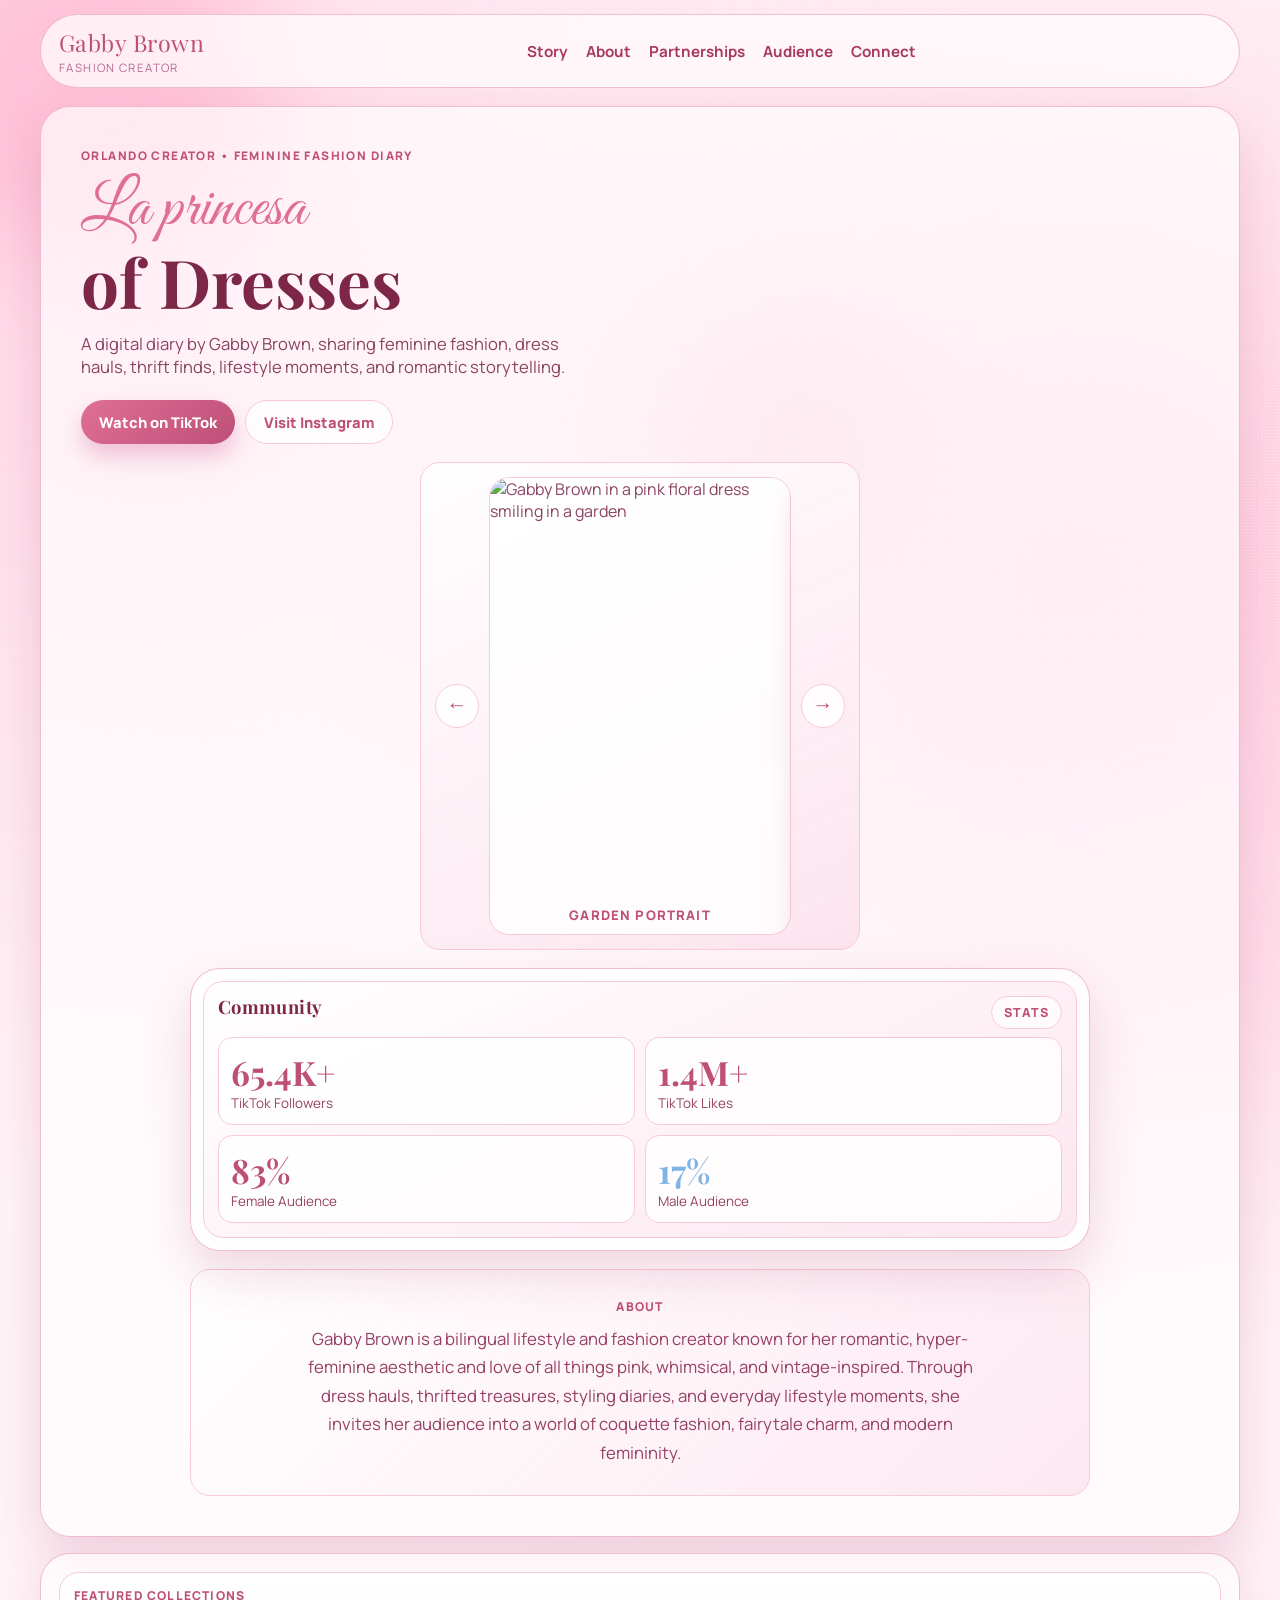
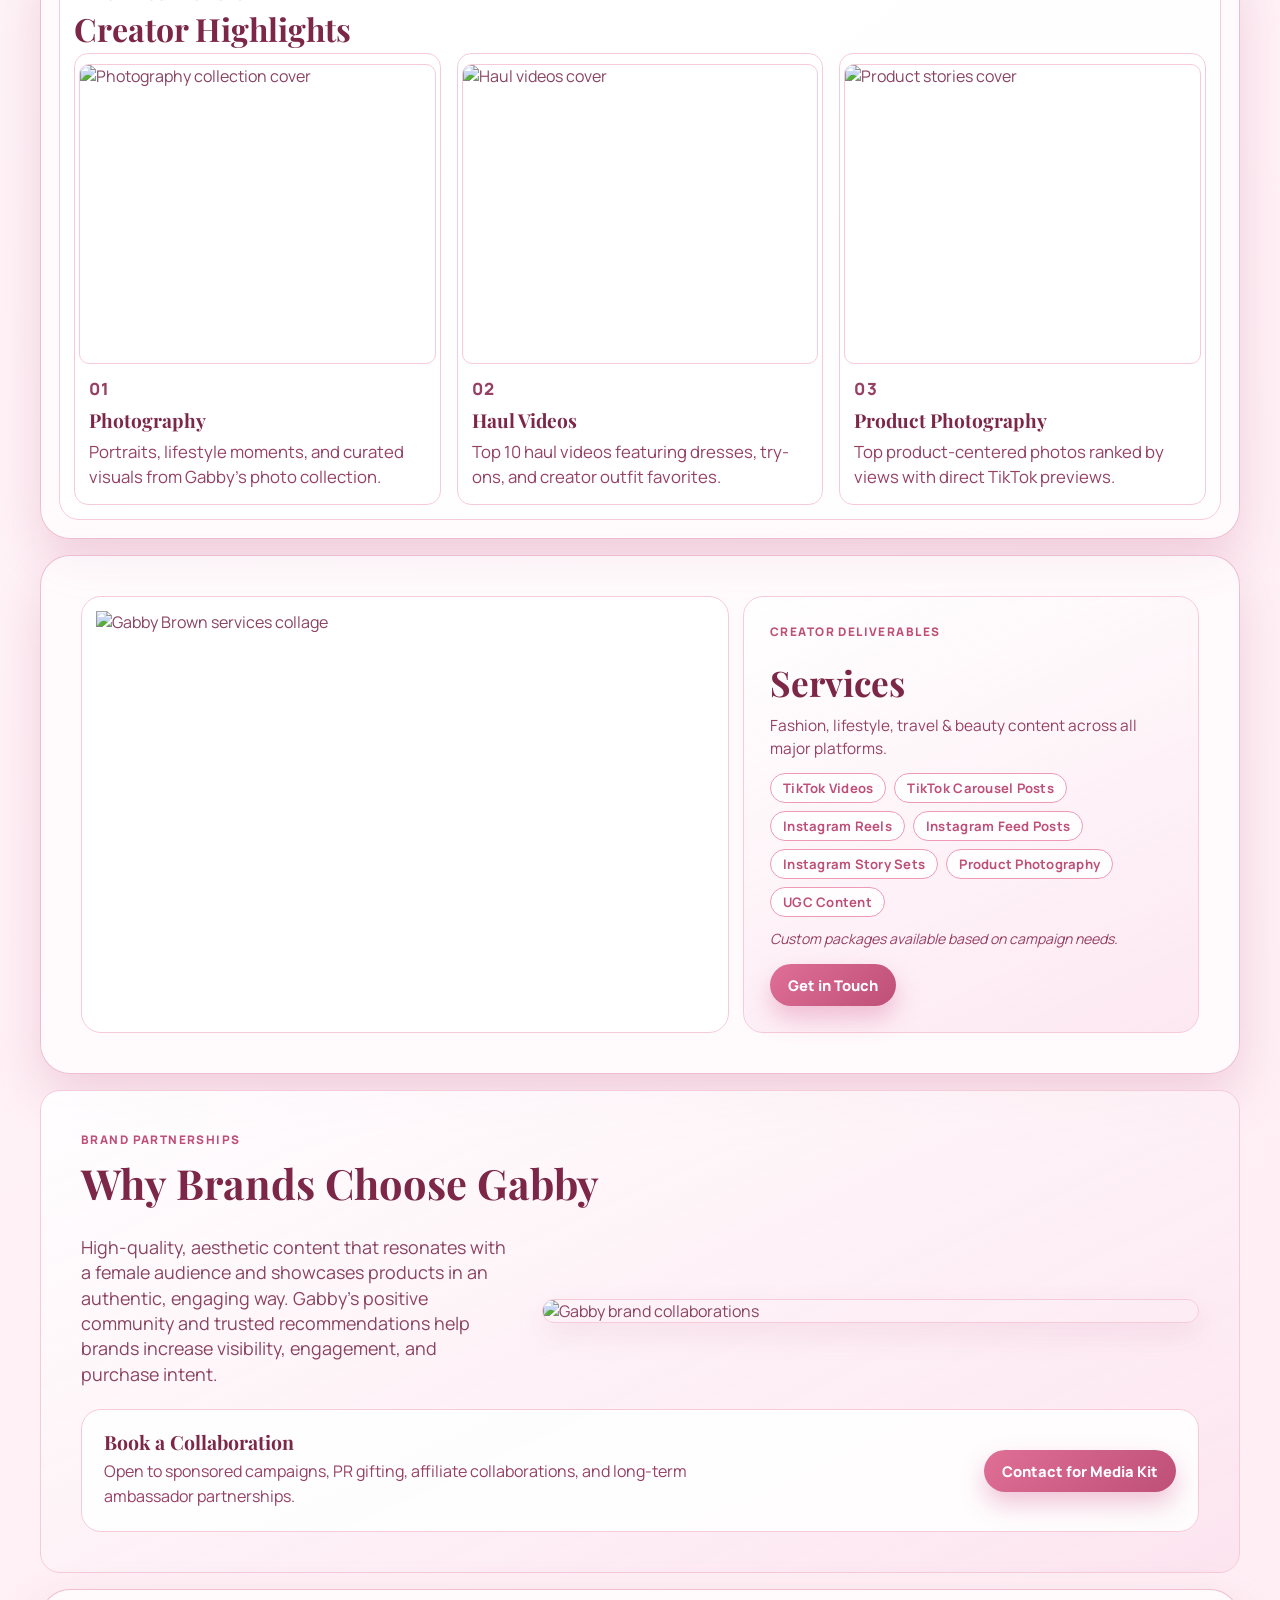
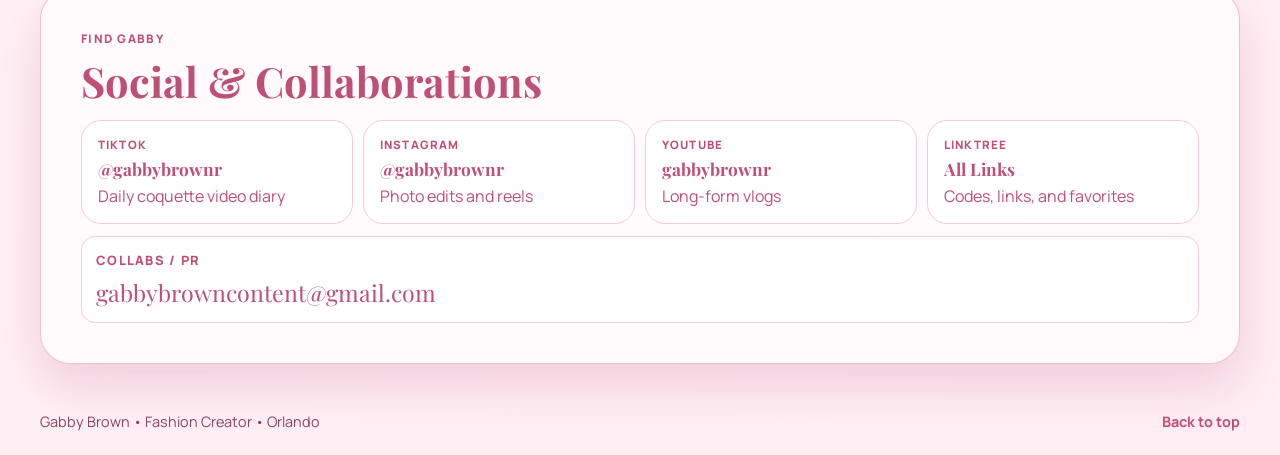
==== index.html @ cf9b933d "Rename Product Stories card to Product Photography" ====
<!DOCTYPE html>
<html lang="en">
<head>
  <meta charset="UTF-8">
  <meta name="viewport" content="width=device-width, initial-scale=1.0">
  <title>Gabby Brown | Fashion Creator</title>
  <meta name="description" content="Gabby Brown, fashion creator: romantic fashion, feminine storytelling, dress diaries, and dreamy Orlando creator vibes.">
  <meta name="theme-color" content="#f7b8c7">
  <link rel="preconnect" href="https://fonts.googleapis.com">
  <link rel="preconnect" href="https://fonts.gstatic.com" crossorigin>
  <link href="https://fonts.googleapis.com/css2?family=Playfair+Display:ital,wght@0,500;0,700;1,500&family=Manrope:wght@300;400;500;700&family=Great+Vibes&display=swap" rel="stylesheet">
  <link rel="stylesheet" href="styles.css?v=6">
</head>
<body>
  <div class="bg-layer" aria-hidden="true">
    <div class="noise"></div>
    <div class="blush blush-a"></div>
    <div class="blush blush-b"></div>
    <div class="blush blush-c"></div>
  </div>

  <header class="site-header" id="top">
    <div class="brand-wrap">
      <a href="#top" class="brand-mark" aria-label="Go to top">Gabby Brown</a>
      <p class="brand-sub">Fashion Creator</p>
    </div>
    <button class="menu-toggle" aria-expanded="false" aria-controls="site-nav" aria-label="Open menu">
      <span></span><span></span><span></span>
    </button>
    <nav id="site-nav" class="site-nav" aria-label="Main navigation">
      <a href="#story">Story</a>
      <a href="#about">About</a>
      <a href="#partnerships">Partnerships</a>
      <a href="#numbers">Audience</a>
      <a href="#connect">Connect</a>
    </nav>
  </header>

  <main>
    <section class="hero section-reveal">
      <div class="hero-copy">
        <p class="kicker">Orlando Creator • Feminine Fashion Diary</p>
        <h1>
          <span class="script">La princesa</span>
          <span class="title">of Dresses</span>
        </h1>
        <p class="lead">
          A digital diary by Gabby Brown, sharing feminine fashion, dress hauls, thrift finds, lifestyle moments, and romantic storytelling.
        </p>
        <div class="cta-row">
          <a class="coq-btn coq-btn-solid" href="https://www.tiktok.com/@gabbybrownr" target="_blank" rel="noopener">Watch on TikTok</a>
          <a class="coq-btn coq-btn-ghost" href="https://www.instagram.com/gabbybrownr/" target="_blank" rel="noopener">Visit Instagram</a>
        </div>
      </div>
      <div class="hero-image hero-collage-carousel" aria-label="Photo collage carousel of Gabby Brown">
        <button class="slider-arrow slider-prev" type="button" aria-label="Previous photo">&#8592;</button>
        <div class="collage-viewport">
          <div class="collage-track">
            <figure class="collage-card">
              <img src="images/gabby-garden-floral-portrait.jpg" alt="Gabby Brown in a pink floral dress smiling in a garden" class="gabby-photo" loading="eager" decoding="async">
              <figcaption>Garden Portrait</figcaption>
            </figure>
            <figure class="collage-card">
              <img src="images/gabby-birthday-picnic-cake.jpg" alt="Gabby Brown holding a pink birthday cake at a picnic by the water" class="gabby-photo" loading="lazy" decoding="async">
              <figcaption>Birthday Picnic</figcaption>
            </figure>
            <figure class="collage-card">
              <img src="images/gabby-blush-dress-garden-walk.jpg" alt="Gabby Brown in a blush floral dress in a romantic outdoor setting" class="gabby-photo" loading="lazy" decoding="async">
              <figcaption>Disney Content</figcaption>
            </figure>
          </div>
        </div>
        <button class="slider-arrow slider-next" type="button" aria-label="Next photo">&#8594;</button>
      </div>

      <section id="numbers" class="numbers snapshot-inline section-reveal">
        <div class="numbers-card">
          <div class="numbers-head">
            <h2>Community</h2>
            <a class="coq-btn coq-btn-ghost stats-link-btn" href="tiktok-analytics.html">Stats</a>
          </div>
          <div class="metrics">
            <div>
              <p class="metric" data-target="65400">0</p>
              <p class="metric-label">TikTok Followers</p>
            </div>
            <div>
              <p class="metric" data-target="1400000">0</p>
              <p class="metric-label">TikTok Likes</p>
            </div>
            <div>
              <p class="metric">83%</p>
              <p class="metric-label">Female Audience</p>
            </div>
            <div>
              <p class="metric metric-male">17%</p>
              <p class="metric-label">Male Audience</p>
            </div>
          </div>
        </div>
      </section>

      <div class="hero-about" id="about">
        <p class="card-label">About</p>
        <p class="about-bio">Gabby Brown is a bilingual lifestyle and fashion creator known for her romantic, hyper-feminine aesthetic and love of all things pink, whimsical, and vintage-inspired. Through dress hauls, thrifted treasures, styling diaries, and everyday lifestyle moments, she invites her audience into a world of coquette fashion, fairytale charm, and modern femininity.</p>
      </div>
    </section>

    <section id="story" class="story section-reveal">
      <div class="story-panel signature-panel story-series">
        <p class="card-label">Featured Collections</p>
        <h3>Creator Highlights</h3>
        <div class="series-list" aria-label="Creator highlight categories">
          <a class="series-item" href="photography-gallery.html" aria-label="Open Photography gallery">
            <img class="series-cover" src="images/gabby-photography-portada.jpg" alt="Photography collection cover" loading="lazy" decoding="async" style="object-position: 40% 18%;">
            <p class="series-id">01</p>
            <h4>Photography</h4>
            <p>Portraits, lifestyle moments, and curated visuals from Gabby's photo collection.</p>
          </a>
          <a class="series-item" href="video-collection.html?topic=haul-videos" aria-label="Open Haul Videos">
            <img class="series-cover" src="images/gabby-pink-dress.jpg" alt="Haul videos cover" loading="lazy" decoding="async" style="object-position: 60% 10%;">
            <p class="series-id">02</p>
            <h4>Haul Videos</h4>
            <p>Top 10 haul videos featuring dresses, try-ons, and creator outfit favorites.</p>
          </a>
          <a class="series-item" href="video-collection.html?topic=product-stories" aria-label="Open Product Stories videos">
            <img class="series-cover" src="images/gabby-watch.jpg" alt="Product stories cover" loading="lazy" decoding="async">
            <p class="series-id">03</p>
            <h4>Product Photography</h4>
            <p>Top product-centered photos ranked by views with direct TikTok previews.</p>
          </a>
        </div>
      </div>
    </section>

    <section id="services" class="services section-reveal">
      <div class="services-layout">
        <figure class="services-image-wrap">
          <img
            src="images/gabby-services-collage.png"
            alt="Gabby Brown services collage"
            class="services-image"
            loading="lazy"
            decoding="async"
          >
        </figure>
        <div class="services-copy">
          <p class="kicker">Creator Deliverables</p>
          <h2>Services</h2>
          <p class="services-desc">Fashion, lifestyle, travel &amp; beauty content across all major platforms.</p>
          <div class="services-chips" aria-label="Available services">
            <span class="service-chip">TikTok Videos</span>
            <span class="service-chip">TikTok Carousel Posts</span>
            <span class="service-chip">Instagram Reels</span>
            <span class="service-chip">Instagram Feed Posts</span>
            <span class="service-chip">Instagram Story Sets</span>
            <span class="service-chip">Product Photography</span>
            <span class="service-chip">UGC Content</span>
          </div>
          <p class="services-note">Custom packages available based on campaign needs.</p>
          <a class="coq-btn coq-btn-solid services-cta" href="mailto:gabbybrowncontent@gmail.com?subject=Services%20Inquiry">Get in Touch</a>
        </div>
      </div>
    </section>

    <section id="partnerships" class="partnerships section-reveal">
      <div class="section-head">
        <p class="kicker">Brand Partnerships</p>
        <h2>Why Brands Choose Gabby</h2>
      </div>

      <div class="partnership-grid">
        <p>
          High-quality, aesthetic content that resonates with a female audience and showcases products in an authentic,
          engaging way. Gabby's positive community and trusted recommendations help brands increase visibility,
          engagement, and purchase intent.
        </p>
        <img class="partnership-brand-image" src="images/gabby-collab-brands.jpeg" alt="Gabby brand collaborations">
      </div>

      <div class="partnership-cta">
        <div>
          <h3>Book a Collaboration</h3>
          <p>
            Open to sponsored campaigns, PR gifting, affiliate collaborations,
            and long-term ambassador partnerships.
          </p>
        </div>
        <a class="coq-btn coq-btn-solid" href="mailto:gabbybrowncontent@gmail.com?subject=Brand%20Partnership%20Inquiry">
          Contact for Media Kit
        </a>
      </div>
    </section>

    <section id="connect" class="connect section-reveal">
      <div class="section-head">
        <p class="kicker">Find Gabby</p>
        <h2>Social & Collaborations</h2>
      </div>
      <div class="connect-grid">
        <a class="connect-card" href="https://www.tiktok.com/@gabbybrownr" target="_blank" rel="noopener">
          <p class="platform">TikTok</p>
          <h3>@gabbybrownr</h3>
          <p>Daily coquette video diary</p>
        </a>
        <a class="connect-card" href="https://www.instagram.com/gabbybrownr/" target="_blank" rel="noopener">
          <p class="platform">Instagram</p>
          <h3>@gabbybrownr</h3>
          <p>Photo edits and reels</p>
        </a>
        <a class="connect-card" href="https://www.youtube.com/@gabbybrownr" target="_blank" rel="noopener">
          <p class="platform">YouTube</p>
          <h3>gabbybrownr</h3>
          <p>Long-form vlogs</p>
        </a>
        <a class="connect-card" href="https://linktr.ee/gabbybrownr" target="_blank" rel="noopener">
          <p class="platform">Linktree</p>
          <h3>All Links</h3>
          <p>Codes, links, and favorites</p>
        </a>
      </div>
      <div class="mail-box">
        <p>Collabs / PR</p>
        <a href="mailto:gabbybrowncontent@gmail.com">gabbybrowncontent@gmail.com</a>
      </div>
    </section>

  </main>

  <footer class="site-footer">
    <p>Gabby Brown • Fashion Creator • Orlando</p>
    <a href="#top">Back to top</a>
  </footer>

  <script src="script.js"></script>
</body>
</html>
---- styles.css ----
:root {
  --bg-1: #fff7fa;
  --bg-2: #ffeef4;
  --pink-100: #fde7ef;
  --pink-200: #f7cad8;
  --pink-300: #ee9ab4;
  --pink-400: #df6f95;
  --pink-500: #be4f77;
  --ink-900: #7c2748;
  --ink-700: #964063;
  --ink-500: #b5688a;
  --ink: #964063;
  --rose-title: #7c2748;
  --rose-subtitle: #a8385f;
  --rose-body: #8a4361;
  --rose-soft: #b5688a;
  --glass: rgba(255, 255, 255, 0.66);
  --line: rgba(232, 170, 194, 0.75);
  --shadow: 0 22px 50px rgba(194, 98, 140, 0.24);
  --radius-xl: 30px;
  --radius-lg: 20px;
  --radius-md: 14px;
}

* {
  box-sizing: border-box;
  margin: 0;
  padding: 0;
}

html {
  scroll-behavior: smooth;
  scroll-padding-top: 88px;
}

body {
  font-family: "Manrope", sans-serif;
  color: var(--rose-body);
  background:
    radial-gradient(circle at 12% 8%, #ffd6e6 0, transparent 26%),
    radial-gradient(circle at 84% 16%, #ffc9dd 0, transparent 24%),
    linear-gradient(145deg, var(--bg-1), var(--bg-2));
  min-height: 100vh;
  overflow-x: hidden;
}

.bg-layer {
  position: fixed;
  inset: 0;
  z-index: -1;
  pointer-events: none;
}

.noise {
  position: absolute;
  inset: 0;
  background-image: radial-gradient(rgba(255, 255, 255, 0.35) 0.6px, transparent 0.6px);
  background-size: 3px 3px;
}

.blush {
  position: absolute;
  border-radius: 999px;
  filter: blur(55px);
  opacity: 0.42;
}

.blush-a {
  width: 360px;
  height: 360px;
  background: #ff99bd;
  top: -100px;
  left: -90px;
}

.blush-b {
  width: 420px;
  height: 420px;
  background: #ffd8e8;
  bottom: -140px;
  right: -100px;
}

.blush-c {
  width: 260px;
  height: 260px;
  background: #f5abc6;
  top: 35%;
  right: 28%;
}

.site-header {
  position: sticky;
  top: 0;
  z-index: 30;
  width: min(1200px, 94vw);
  margin: 14px auto 0;
  border: 1px solid var(--line);
  border-radius: 999px;
  background: rgba(255, 250, 252, 0.8);
  backdrop-filter: blur(12px);
  display: flex;
  align-items: center;
  justify-content: space-between;
  flex-wrap: wrap;
  gap: 18px;
  padding: 12px 18px;
}

.brand-wrap {
  display: grid;
  gap: 2px;
}

.brand-mark {
  font-family: "Playfair Display", serif;
  font-size: clamp(1.05rem, 2.2vw, 1.45rem);
  color: var(--pink-500);
  text-decoration: none;
  letter-spacing: 0.02em;
}

.brand-sub {
  font-size: 0.72rem;
  letter-spacing: 0.12em;
  text-transform: uppercase;
  color: var(--rose-soft);
}

.site-nav {
  display: flex;
  flex: 1;
  justify-content: center;
  flex-wrap: wrap;
  gap: 10px 18px;
}

.site-nav a {
  text-decoration: none;
  color: var(--rose-subtitle);
  font-weight: 700;
  font-size: 0.95rem;
  position: relative;
  white-space: nowrap;
}

@media (max-width: 1080px) {
  .site-header {
    gap: 12px;
  }

  .brand-sub {
    display: none;
  }

  .site-nav {
    justify-content: flex-start;
    gap: 8px 14px;
  }

  .site-nav a {
    font-size: 0.9rem;
  }
}

.site-nav a::after {
  content: "";
  position: absolute;
  left: 0;
  bottom: -4px;
  width: 0;
  height: 2px;
  border-radius: 2px;
  background: linear-gradient(90deg, var(--pink-400), var(--pink-500));
  transition: width 0.24s ease;
}

.site-nav a:hover::after,
.site-nav a:focus-visible::after,
.site-nav a.active::after {
  width: 100%;
}

.menu-toggle {
  display: none;
  border: 1px solid var(--line);
  border-radius: 12px;
  background: rgba(255, 255, 255, 0.72);
  padding: 8px;
}

.menu-toggle span {
  display: block;
  width: 19px;
  height: 2px;
  background: var(--pink-500);
  margin: 4px 0;
  transition: transform 0.24s ease, opacity 0.24s ease;
}

main {
  width: min(1200px, 94vw);
  margin: 18px auto 48px;
  display: grid;
  gap: 16px;
}

.hero,
.story,
.services,
.moodboard,
.numbers,
.connect {
  border: 1px solid var(--line);
  border-radius: var(--radius-xl);
  background: var(--glass);
  box-shadow: var(--shadow);
  padding: clamp(22px, 4vw, 40px);
}

.hero {
  display: grid;
  grid-template-columns: 1.35fr 1fr;
  gap: 18px;
  align-items: stretch;
}

.hero-image {
  grid-column: 1 / -1;
  border-radius: var(--radius-lg);
  overflow: hidden;
  border: 1px solid var(--pink-200);
  background: linear-gradient(155deg, rgba(255, 255, 255, 0.9), rgba(252, 224, 236, 0.8));
  display: flex;
  align-items: center;
  justify-content: center;
  min-height: 0;
  position: relative;
}


.hero-collage-carousel {
  padding: 14px;
  display: grid;
  grid-template-columns: auto minmax(0, 1fr) auto;
  gap: 10px;
  align-items: center;
  justify-content: center;
  max-width: 440px;
  width: 100%;
  margin: 0 auto;
}

.collage-viewport {
  width: 100%;
  overflow: hidden;
  border-radius: var(--radius-lg);
}

.collage-track {
  display: flex;
  transition: transform 0.34s ease;
  touch-action: pan-y;
}

.collage-card {
  flex: 0 0 100%;
  margin: 0;
  border-radius: var(--radius-lg);
  border: 1px solid var(--pink-200);
  background: rgba(255, 255, 255, 0.84);
  overflow: hidden;
  display: grid;
  grid-template-rows: auto auto;
  box-shadow: 0 12px 26px rgba(194, 98, 140, 0.18);
}

.collage-card .gabby-photo {
  height: clamp(300px, 40vw, 420px) !important;
  max-height: 420px;
}

.gabby-photo {
  display: block;
  width: 100%;
  max-width: 100%;
  height: 100%;
  max-height: none;
  object-fit: cover;
  object-position: center;
  border-radius: 0;
}

.collage-card figcaption {
  padding: 8px 12px 10px;
  text-align: center;
  color: var(--pink-500);
  font-size: 0.82rem;
  letter-spacing: 0.09em;
  text-transform: uppercase;
  font-weight: 800;
}

.collage-card:hover {
  transform: translateY(-2px);
  transition: transform 0.2s ease;
}

@media (max-width: 760px) {
  .hero-collage-carousel {
    max-width: 320px;
  }

  .collage-card .gabby-photo {
    height: clamp(260px, 70vw, 380px) !important;
  }
}

.slider-arrow {
  width: 44px;
  height: 44px;
  border-radius: 999px;
  border: 1px solid var(--pink-200);
  background: rgba(255, 255, 255, 0.86);
  color: var(--pink-500);
  font-size: 1.3rem;
  font-weight: 700;
  line-height: 1;
  cursor: pointer;
  transition: transform 0.2s ease, box-shadow 0.2s ease;
}

.slider-arrow:hover,
.slider-arrow:focus-visible {
  transform: translateY(-1px);
  box-shadow: 0 10px 20px rgba(194, 98, 140, 0.22);
}

@media (max-width: 760px) {
  .slider-arrow {
    display: none;
  }
}

.image-placeholder {
  position: absolute;
  color: var(--pink-400);
  font-weight: 700;
  font-size: 1rem;
  text-align: center;
  padding: 20px;
}

.hero-about {
  grid-column: 1 / -1;
  background: linear-gradient(135deg, rgba(255, 255, 255, 0.92), rgba(252, 224, 236, 0.7));
  border: 1px solid var(--pink-200);
  border-radius: var(--radius-lg);
  padding: 28px 32px;
  max-width: 900px;
  width: 100%;
  margin: 0 auto;
  text-align: center;
}

.hero > .numbers.snapshot-inline {
  grid-column: 1 / -1;
  max-width: 900px;
  width: 100%;
  margin: 0 auto;
  justify-self: center;
}

.hero-about .card-label {
  margin-bottom: 10px;
}

.about-bio {
  font-size: 1.05rem;
  line-height: 1.7;
  color: var(--ink);
  max-width: 680px;
  margin: 0 auto;
}

.kicker {
  text-transform: uppercase;
  letter-spacing: 0.12em;
  font-size: 0.74rem;
  color: var(--pink-500);
  font-weight: 800;
  margin-bottom: 12px;
}

h1,
h2,
h3 {
  font-family: "Playfair Display", serif;
  line-height: 1.08;
  color: var(--rose-title);
}

h1 .script {
  display: block;
  font-family: "Great Vibes", cursive;
  font-size: clamp(2rem, 6vw, 4rem);
  font-weight: 400;
  color: var(--pink-400);
}

h1 .title {
  display: block;
  font-size: clamp(1.9rem, 5.8vw, 4.2rem);
  color: var(--rose-title);
}

.lead {
  max-width: 52ch;
  color: var(--rose-body);
  margin-top: 14px;
  margin-bottom: 22px;
  font-size: 1.04rem;
}

p,
li {
  color: var(--rose-body);
}

.cta-row {
  display: flex;
  gap: 10px;
  flex-wrap: wrap;
}

.coq-btn {
  text-decoration: none;
  border-radius: 999px;
  display: inline-flex;
  align-items: center;
  justify-content: center;
  padding: 11px 18px;
  font-weight: 800;
  font-size: 0.92rem;
  transition: transform 0.22s ease, box-shadow 0.22s ease;
  position: static;
  float: none;
  clear: none;
  white-space: nowrap;
}

.coq-btn:hover,
.coq-btn:focus-visible {
  transform: translateY(-2px);
}

.coq-btn-solid {
  color: #fff;
  background: linear-gradient(135deg, var(--pink-400), var(--pink-500));
  box-shadow: 0 12px 24px rgba(211, 93, 142, 0.35);
}

.coq-btn-ghost {
  color: var(--pink-500);
  border: 1px solid var(--pink-200);
  background: rgba(255, 255, 255, 0.75);
}

.hero-card {
  grid-column: 1 / -1;
  max-width: 760px;
  width: 100%;
  margin: 0 auto;
  border-radius: var(--radius-lg);
  border: 1px solid var(--pink-200);
  background: linear-gradient(160deg, rgba(255, 255, 255, 0.92), rgba(253, 228, 239, 0.9));
  overflow: hidden;
}

.hero-card-inner {
  padding: 20px;
}

.card-label {
  text-transform: uppercase;
  letter-spacing: 0.1em;
  font-size: 0.76rem;
  color: var(--pink-500);
  font-weight: 800;
  margin-bottom: 8px;
}

.hero-card h2 {
  font-size: 1.45rem;
  margin-bottom: 10px;
}

.hero-card ul {
  list-style: none;
  display: grid;
  gap: 7px;
  color: var(--ink-700);
}

.story {
  display: grid;
  grid-template-columns: minmax(260px, 0.9fr) minmax(380px, 1.6fr);
  gap: 12px;
  padding: clamp(12px, 2.2vw, 18px);
}

.story-panel {
  border-radius: var(--radius-lg);
  border: 1px solid var(--pink-200);
  background: rgba(255, 255, 255, 0.8);
  padding: 14px;
}

.quote {
  font-family: "Playfair Display", serif;
  font-style: italic;
  font-size: clamp(1.1rem, 2.3vw, 1.52rem);
  color: var(--pink-500);
}

.text-panel h3 {
  font-size: 1.4rem;
  margin-bottom: 10px;
}

.text-panel p {
  color: var(--ink-700);
}

.text-panel p + p {
  margin-top: 12px;
}

.signature-panel h3 {
  font-size: clamp(1.55rem, 3vw, 2rem);
  margin-bottom: 6px;
}

.story-series {
  grid-column: 1 / -1;
  max-width: none;
  width: 100%;
  margin: 0 auto;
}

.series-list {
  display: grid;
  grid-template-columns: repeat(3, minmax(0, 1fr));
  gap: 16px;
}

.series-item {
  display: block;
  border: 1px solid var(--pink-200);
  border-radius: var(--radius-md);
  background: rgba(255, 255, 255, 0.84);
  padding: 14px;
  overflow: hidden;
  text-decoration: none;
  color: inherit;
  transition: transform 0.18s ease, box-shadow 0.18s ease, border-color 0.18s ease;
}

.series-cover {
  display: block;
  width: calc(100% + 20px);
  height: clamp(240px, 24vw, 300px);
  object-fit: cover;
  object-position: center 18%;
  border-radius: 10px;
  margin: -4px -10px 12px;
  border: 1px solid var(--pink-200);
}

.series-item:link,
.series-item:visited,
.series-item:hover,
.series-item:active {
  color: inherit;
  text-decoration: none;
}

.series-item h4,
.series-item p,
.series-item .series-id {
  text-decoration: none;
}

.series-item:hover,
.series-item:focus-visible {
  transform: translateY(-1px);
  border-color: var(--pink-300);
  box-shadow: 0 10px 20px rgba(194, 98, 140, 0.16);
}

.series-id {
  color: var(--pink-500);
  font-weight: 800;
  letter-spacing: 0.08em;
  font-size: 0.84rem;
  margin-bottom: 6px;
}

.series-item h4 {
  font-family: "Playfair Display", serif;
  color: var(--rose-title);
  font-size: 1.2rem;
  margin-bottom: 6px;
}

.series-item p {
  color: var(--ink-700);
  font-size: 1.05rem;
  line-height: 1.5;
}

.services-layout {
  display: grid;
  grid-template-columns: 1.35fr 0.95fr;
  gap: 14px;
  align-items: stretch;
}

.services-image-wrap {
  margin: 0;
  border: 1px solid var(--pink-200);
  border-radius: var(--radius-lg);
  overflow: hidden;
  background: rgba(255, 255, 255, 0.84);
  min-height: 340px;
  display: grid;
  place-items: center;
  padding: clamp(8px, 1.5vw, 14px);
}

.services-image {
  display: block;
  width: 100%;
  height: 100%;
  object-fit: contain;
  object-position: center;
  max-height: 500px;
}

.services-copy {
  border: 1px solid var(--pink-200);
  border-radius: var(--radius-lg);
  background: linear-gradient(155deg, rgba(255,255,255,0.92), rgba(252,224,236,0.7));
  padding: clamp(16px, 2.4vw, 26px);
  display: flex;
  flex-direction: column;
  gap: 12px;
  justify-content: center;
}

.services-copy h2 {
  font-size: clamp(1.55rem, 3.2vw, 2.2rem);
  margin: 0;
}

.services-desc {
  color: var(--ink-700);
  margin: 0;
  font-size: 0.96rem;
  line-height: 1.55;
}

.services-chips {
  display: flex;
  flex-wrap: wrap;
  gap: 8px;
}

.service-chip {
  background: rgba(255, 255, 255, 0.88);
  border: 1px solid var(--pink-300, #f0a3c0);
  border-radius: 999px;
  padding: 5px 12px;
  font-size: 0.82rem;
  font-weight: 700;
  color: var(--pink-500);
  letter-spacing: 0.02em;
}

.services-note {
  margin: 0;
  color: var(--ink-700);
  font-size: 0.88rem;
  font-style: italic;
}

.services-cta {
  align-self: flex-start;
  margin-top: 4px;
}

.signature-panel ul {
  list-style: none;
  display: grid;
  gap: 8px;
  color: var(--ink-700);
}

.section-head {
  margin-bottom: 16px;
}

.section-head h2 {
  font-size: clamp(1.6rem, 4.6vw, 2.6rem);
}

.mood-grid {
  display: grid;
  grid-template-columns: repeat(12, 1fr);
  gap: 10px;
}

.mood-card {
  grid-column: span 4;
  border: 1px solid var(--pink-200);
  border-radius: var(--radius-lg);
  background: rgba(255, 255, 255, 0.84);
  padding: 18px;
}

.mood-card.large {
  grid-column: span 6;
}

.mood-card h3 {
  font-size: 1.22rem;
  margin-bottom: 6px;
}

.mood-card p {
  color: var(--ink-700);
}

.swatches {
  display: flex;
  gap: 8px;
  margin-top: 12px;
}

.swatches span {
  width: 28px;
  height: 28px;
  border-radius: 999px;
  background: var(--c);
  border: 1px solid rgba(0, 0, 0, 0.06);
}

.tiktok {
  border: 1px solid var(--pink-200);
  border-radius: var(--radius-lg);
  background: linear-gradient(155deg, rgba(255, 255, 255, 0.9), rgba(252, 224, 236, 0.8));
}

.tiktok-grid {
  display: grid;
  grid-template-columns: repeat(3, minmax(0, 1fr));
  gap: 10px;
}

.tiktok-card {
  border: 1px solid var(--pink-200);
  border-radius: var(--radius-lg);
  background: rgba(255, 255, 255, 0.86);
  padding: 10px;
  min-height: 280px;
}

.tiktok-card .tiktok-embed {
  margin: 0 !important;
  min-width: 100% !important;
  max-width: 100% !important;
}

.tiktok-note {
  margin-top: 12px;
  color: var(--ink-700);
  font-size: 0.9rem;
}

.partnerships {
  border: 1px solid var(--pink-200);
  border-radius: var(--radius-lg);
  background: linear-gradient(155deg, rgba(255, 255, 255, 0.92), rgba(252, 226, 238, 0.82));
  padding: clamp(24px, 4vw, 40px);
}

.partnerships .section-head {
  max-width: 760px;
  margin-bottom: clamp(18px, 2.8vw, 28px);
}

.partnerships .section-head h2 {
  line-height: 1.12;
}

.partnership-grid {
  display: grid;
  grid-template-columns: minmax(260px, 0.95fr) minmax(420px, 1.45fr);
  gap: clamp(16px, 2.4vw, 30px);
  align-items: center;
}

.partnership-grid > p {
  margin: 0;
  font-size: clamp(1.1rem, 1.4vw, 1.55rem);
  line-height: 1.42;
}

.partnership-brand-image {
  width: 100%;
  display: block;
  border-radius: 16px;
  border: 1px solid var(--pink-200);
  box-shadow: 0 12px 28px rgba(194, 98, 140, 0.14);
}

.partnership-card {
  border: 1px solid var(--pink-200);
  border-radius: var(--radius-lg);
  background: rgba(255, 255, 255, 0.88);
  padding: clamp(16px, 2.4vw, 24px);
  display: grid;
  align-content: start;
  gap: 10px;
}

.partnership-card h3 {
  font-size: 1.2rem;
  margin-bottom: 2px;
  line-height: 1.25;
}

.partnership-card p {
  color: var(--ink-700);
  line-height: 1.55;
}

.partnership-card ul {
  margin-top: 2px;
  padding-left: 18px;
  color: var(--ink-700);
  display: grid;
  gap: 6px;
}

.partnership-cta {
  margin-top: clamp(14px, 2vw, 22px);
  border: 1px solid var(--pink-200);
  border-radius: var(--radius-lg);
  background: rgba(255, 255, 255, 0.9);
  padding: clamp(14px, 2.2vw, 22px);
  display: flex;
  align-items: center;
  justify-content: space-between;
  flex-wrap: wrap;
  gap: 14px;
  isolation: isolate;
}

.partnership-cta h3 {
  font-size: 1.22rem;
  margin-bottom: 6px;
}

.partnership-cta p {
  color: var(--ink-700);
  max-width: 62ch;
  line-height: 1.55;
}

.partnership-cta .coq-btn {
  margin-left: auto;
}

.brand-evidence-wrap {
  margin-top: 12px;
  display: grid;
  grid-template-columns: repeat(2, minmax(0, 1fr));
  gap: 10px;
}

.brand-evidence-card {
  border: 1px solid var(--pink-200);
  border-radius: var(--radius-lg);
  background: rgba(255, 255, 255, 0.9);
  padding: 16px;
}

.brand-evidence-card h3 {
  font-size: 1.16rem;
  margin-bottom: 6px;
}

.brand-evidence-card p {
  color: var(--ink-700);
}

.brand-pill-row {
  margin-top: 10px;
  display: flex;
  flex-wrap: wrap;
  gap: 8px;
}

.brand-pill {
  border: 1px solid var(--pink-200);
  border-radius: 999px;
  background: #fff6fa;
  color: var(--pink-500);
  font-size: 0.8rem;
  font-weight: 800;
  letter-spacing: 0.02em;
  padding: 6px 10px;
}

.profile-intel {
  border: 1px solid var(--pink-200);
  border-radius: var(--radius-lg);
  background: linear-gradient(155deg, rgba(255, 255, 255, 0.9), rgba(252, 229, 240, 0.84));
}

.intel-grid {
  display: grid;
  grid-template-columns: repeat(3, minmax(0, 1fr));
  gap: 10px;
}

.intel-card {
  border: 1px solid var(--pink-200);
  border-radius: var(--radius-lg);
  background: rgba(255, 255, 255, 0.88);
  padding: 16px;
}

.intel-card h3 {
  font-size: 1.15rem;
  margin-bottom: 8px;
}

.intel-card ul {
  padding-left: 18px;
  color: var(--ink-700);
  display: grid;
  gap: 6px;
}

.intel-note {
  margin-top: 12px;
  color: var(--ink-700);
  font-size: 0.9rem;
}

.numbers-card {
  border: 1px solid var(--pink-200);
  border-radius: var(--radius-lg);
  background: linear-gradient(155deg, rgba(255, 255, 255, 0.9), rgba(252, 224, 236, 0.8));
  padding: 18px;
}

.numbers.snapshot-inline {
  padding: 12px;
  background: rgba(255, 255, 255, 0.72);
}

.numbers.snapshot-inline .numbers-card {
  padding: 14px;
}

.numbers.snapshot-inline h2 {
  font-size: 1.15rem;
  margin-bottom: 10px;
  letter-spacing: 0.02em;
}

.numbers-head {
  display: flex;
  align-items: center;
  justify-content: space-between;
  gap: 12px;
  margin-bottom: 8px;
}

.numbers-head h2 {
  margin-bottom: 0;
}

.stats-link-btn {
  padding: 7px 12px;
  font-size: 0.78rem;
  letter-spacing: 0.08em;
  text-transform: uppercase;
}

.numbers.snapshot-inline .metrics > div {
  padding: 12px;
}

.numbers-card h2 {
  font-size: 1.55rem;
  margin-bottom: 14px;
}

.metrics {
  display: grid;
  grid-template-columns: repeat(2, minmax(0, 1fr));
  gap: 10px;
}

.metrics > div {
  border: 1px solid var(--pink-200);
  border-radius: var(--radius-md);
  background: rgba(255, 255, 255, 0.84);
  padding: 14px;
}

.metric {
  font-family: "Playfair Display", serif;
  color: var(--pink-500);
  font-size: clamp(1.35rem, 3.4vw, 2.1rem);
  font-weight: 700;
}

.metric-label {
  color: var(--ink-700);
  font-size: 0.84rem;
}

.metric-sub-male {
  font-size: 0.78rem;
  font-weight: 600;
  color: var(--pink-400);
  margin-top: 2px;
}

.metric-male {
  color: #7fb5e6 !important;
}

.analytics-main {
  width: min(1200px, 94vw);
  margin: 18px auto 48px;
  display: grid;
  gap: 14px;
}

.analytics-hero,
.analytics-grid,
.analytics-table-wrap,
.analytics-cta {
  border: 1px solid var(--line);
  border-radius: var(--radius-xl);
  background: var(--glass);
  box-shadow: var(--shadow);
  padding: clamp(22px, 4vw, 34px);
}

.analytics-hero h1 {
  font-family: "Playfair Display", serif;
  color: var(--rose-title);
  font-size: clamp(1.8rem, 4vw, 3rem);
  margin-bottom: 8px;
}

.analytics-lead {
  color: var(--ink-700);
  max-width: 72ch;
  line-height: 1.55;
}

.analytics-note {
  margin-top: 10px;
  color: var(--pink-500);
  font-size: 0.88rem;
  font-weight: 700;
}

.analytics-grid {
  display: grid;
  grid-template-columns: repeat(2, minmax(0, 1fr));
  gap: 12px;
}

.analytics-card {
  border: 1px solid var(--pink-200);
  border-radius: var(--radius-lg);
  background: rgba(255, 255, 255, 0.9);
  padding: 16px;
}

.analytics-card h2 {
  font-size: 1.28rem;
  margin-bottom: 8px;
  color: var(--rose-title);
}

.analytics-card ul {
  padding-left: 18px;
  color: var(--ink-700);
  display: grid;
  gap: 6px;
}

.analytics-table {
  width: 100%;
  border-collapse: collapse;
  overflow: hidden;
  border-radius: var(--radius-lg);
  border: 1px solid var(--pink-200);
  background: rgba(255, 255, 255, 0.92);
}

.analytics-table th,
.analytics-table td {
  text-align: left;
  padding: 12px;
  border-bottom: 1px solid var(--pink-200);
  vertical-align: top;
}

.analytics-table thead th {
  color: var(--rose-title);
  background: rgba(255, 236, 244, 0.9);
  font-size: 0.92rem;
  letter-spacing: 0.03em;
}

.analytics-table tbody tr:last-child td {
  border-bottom: none;
}

.analytics-table td {
  color: var(--ink-700);
}

.analytics-cta h2 {
  font-size: clamp(1.4rem, 3vw, 2rem);
  margin-bottom: 8px;
}

.analytics-cta p {
  color: var(--ink-700);
  margin-bottom: 14px;
}

.connect-grid {
  display: grid;
  grid-template-columns: repeat(4, minmax(0, 1fr));
  gap: 10px;
  margin-bottom: 12px;
}

.connect .section-head h2 {
  color: var(--pink-500);
}

.connect-card {
  text-decoration: none;
  color: inherit;
  border: 1px solid var(--pink-200);
  border-radius: var(--radius-lg);
  background: rgba(255, 255, 255, 0.84);
  padding: 16px;
  transition: transform 0.22s ease, box-shadow 0.22s ease;
}

.connect-card:hover,
.connect-card:focus-visible {
  transform: translateY(-3px);
  box-shadow: 0 12px 26px rgba(206, 97, 143, 0.24);
}

.platform {
  text-transform: uppercase;
  letter-spacing: 0.1em;
  font-size: 0.72rem;
  color: var(--pink-500);
  font-weight: 800;
  margin-bottom: 8px;
}

.connect-card h3 {
  font-size: 1.08rem;
  color: var(--pink-500);
  margin-bottom: 6px;
}

.connect-card p {
  color: var(--pink-500);
}

.mail-box {
  border: 1px solid var(--pink-200);
  border-radius: var(--radius-md);
  background: rgba(255, 255, 255, 0.9);
  padding: 14px;
}

.mail-box p {
  font-size: 0.8rem;
  text-transform: uppercase;
  letter-spacing: 0.1em;
  color: var(--pink-500);
  font-weight: 800;
  margin-bottom: 8px;
}

.mail-box a {
  font-family: "Playfair Display", serif;
  color: var(--pink-500);
  text-decoration: none;
  font-size: clamp(1rem, 2.4vw, 1.45rem);
}

.site-footer {
  width: min(1200px, 94vw);
  margin: 0 auto 24px;
  display: flex;
  justify-content: space-between;
  gap: 10px;
  color: var(--ink-700);
  font-size: 0.9rem;
}

.site-footer a {
  color: var(--pink-500);
  text-decoration: none;
  font-weight: 700;
}

.section-reveal {
  opacity: 0;
  transform: translateY(18px);
  transition: opacity 0.65s ease, transform 0.65s ease;
}

.section-reveal.visible {
  opacity: 1;
  transform: translateY(0);
}

@media (max-width: 980px) {
  .hero {
    grid-template-columns: 1fr;
  }

  .hero-image {
    min-height: 0;
  }

  .metrics {
    grid-template-columns: repeat(2, minmax(0, 1fr));
  }

  .mood-card,
  .mood-card.large {
    grid-column: span 6;
  }

  .connect-grid {
    grid-template-columns: repeat(2, minmax(0, 1fr));
  }

  .series-list {
    grid-template-columns: repeat(2, minmax(0, 1fr));
  }

  .tiktok-grid {
    grid-template-columns: repeat(2, minmax(0, 1fr));
  }

  .analytics-grid {
    grid-template-columns: 1fr;
  }

  .partnership-grid {
    grid-template-columns: 1fr;
    gap: 16px;
    align-items: start;
  }

  .partnership-cta .coq-btn {
    margin-left: 0;
  }

  .services-layout {
    grid-template-columns: 1fr;
  }

  .services-copy {
    order: -1;
  }

  .services-image-wrap {
    min-height: 260px;
    max-height: none;
  }

  .services-image {
    max-height: 360px;
  }

  .brand-evidence-wrap {
    grid-template-columns: 1fr;
  }

  .intel-grid {
    grid-template-columns: repeat(2, minmax(0, 1fr));
  }
}

@media (max-width: 760px) {
  .site-header {
    border-radius: 20px;
    align-items: flex-start;
  }

  .menu-toggle {
    display: inline-block;
  }

  .menu-toggle[aria-expanded="true"] span:nth-child(1) {
    transform: translateY(6px) rotate(45deg);
  }

  .menu-toggle[aria-expanded="true"] span:nth-child(2) {
    opacity: 0;
  }

  .menu-toggle[aria-expanded="true"] span:nth-child(3) {
    transform: translateY(-6px) rotate(-45deg);
  }

  .site-nav {
    position: absolute;
    top: calc(100% + 8px);
    left: 0;
    right: 0;
    border: 1px solid var(--line);
    border-radius: 16px;
    background: rgba(255, 252, 254, 0.98);
    padding: 12px;
    display: none;
    flex-direction: column;
    gap: 10px;
  }

  .site-nav.open {
    display: flex;
  }

  .story {
    grid-template-columns: 1fr;
  }

  .series-list {
    grid-template-columns: 1fr;
  }

  .metrics {
    grid-template-columns: repeat(2, minmax(0, 1fr));
  }

  .numbers.snapshot-inline {
    padding: 10px;
  }

  .site-footer {
    flex-direction: column;
    align-items: center;
    text-align: center;
  }

  .numbers-head {
    flex-direction: column;
    align-items: flex-start;
  }

  .analytics-table {
    font-size: 0.9rem;
  }

  .partnership-cta {
    flex-direction: column;
    align-items: flex-start;
  }

  .partnership-cta .coq-btn {
    margin-left: 0;
  }

  .intel-grid {
    grid-template-columns: 1fr;
  }
}

@media (max-width: 620px) {
  .services-image-wrap {
    min-height: 220px;
    padding: 8px;
  }

  .services-image {
    max-height: 300px;
  }

  .metrics {
    grid-template-columns: 1fr;
  }

  .mood-card,
  .mood-card.large {
    grid-column: span 12;
  }

  .connect-grid {
    grid-template-columns: 1fr;
  }

  .tiktok-grid {
    grid-template-columns: 1fr;
  }
}

@media (prefers-reduced-motion: reduce) {
  *,
  *::before,
  *::after {
    animation: none !important;
    transition: none !important;
    scroll-behavior: auto !important;
  }
}
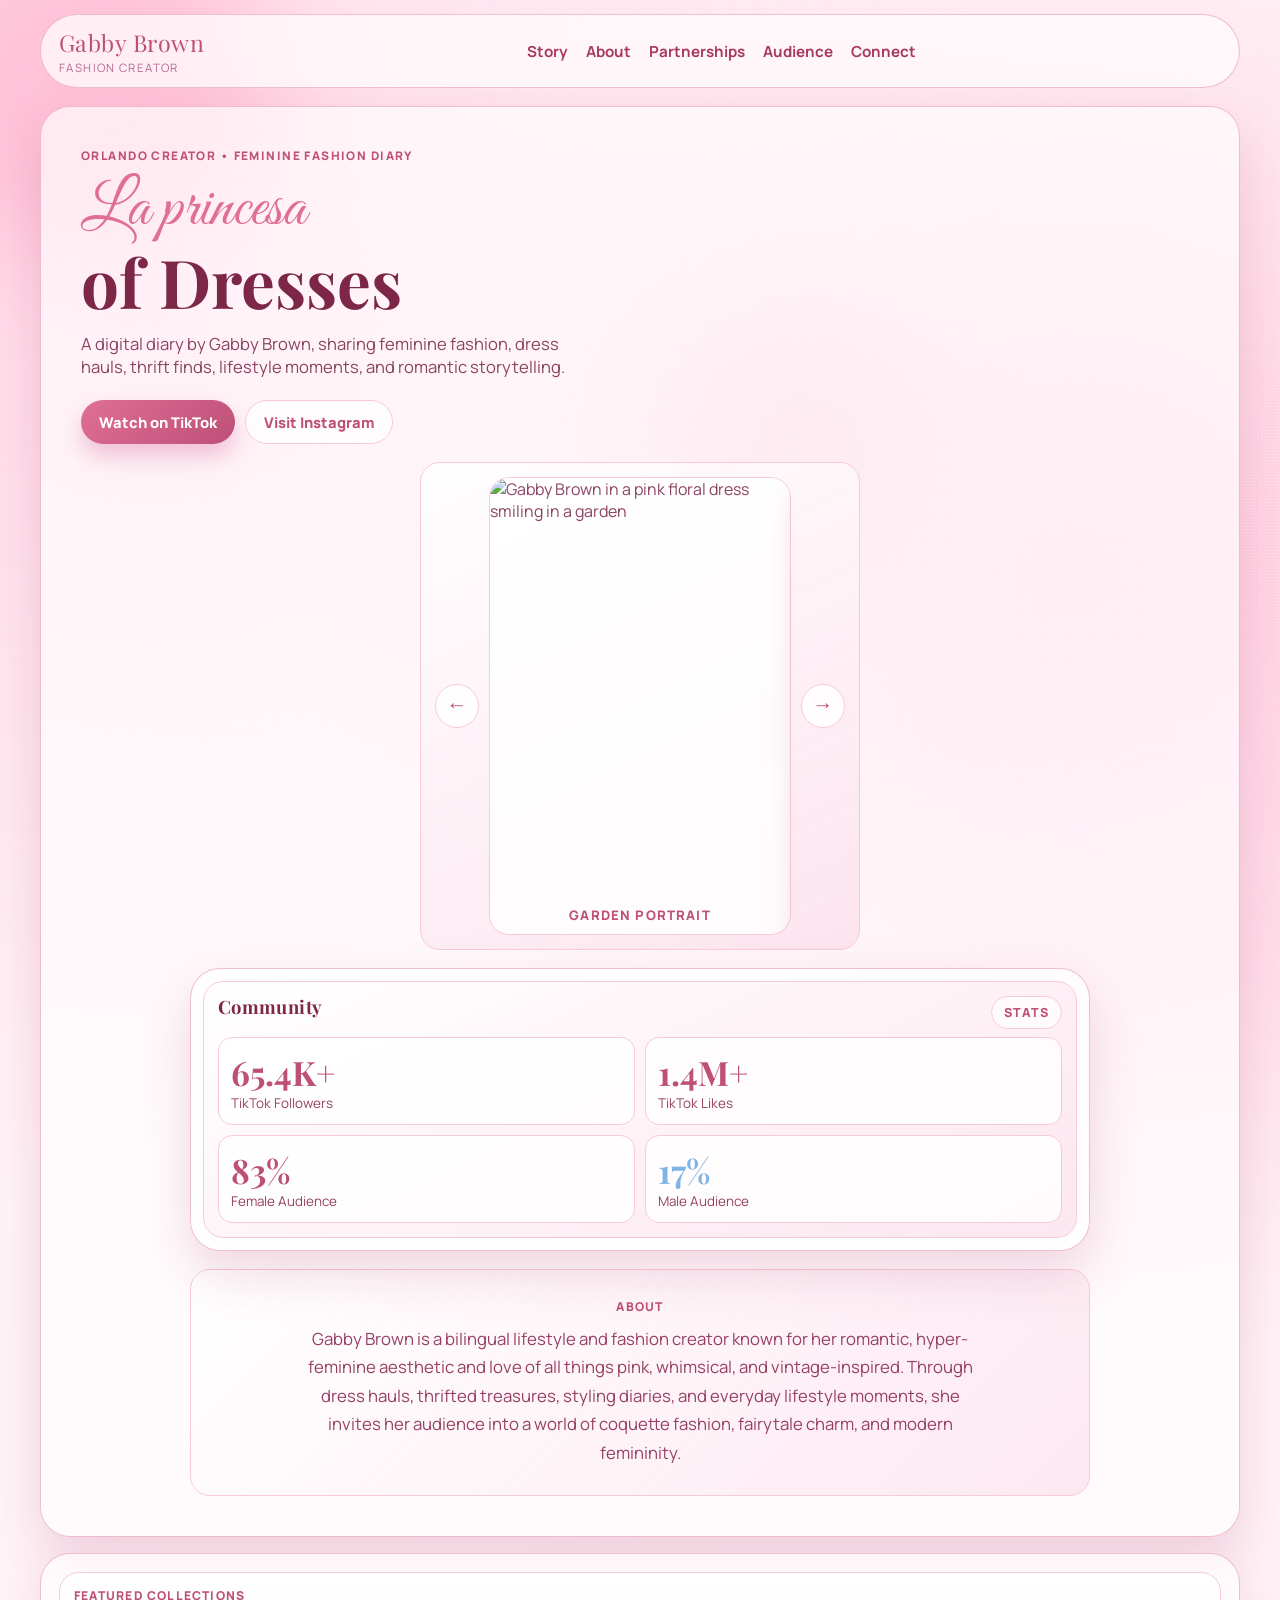
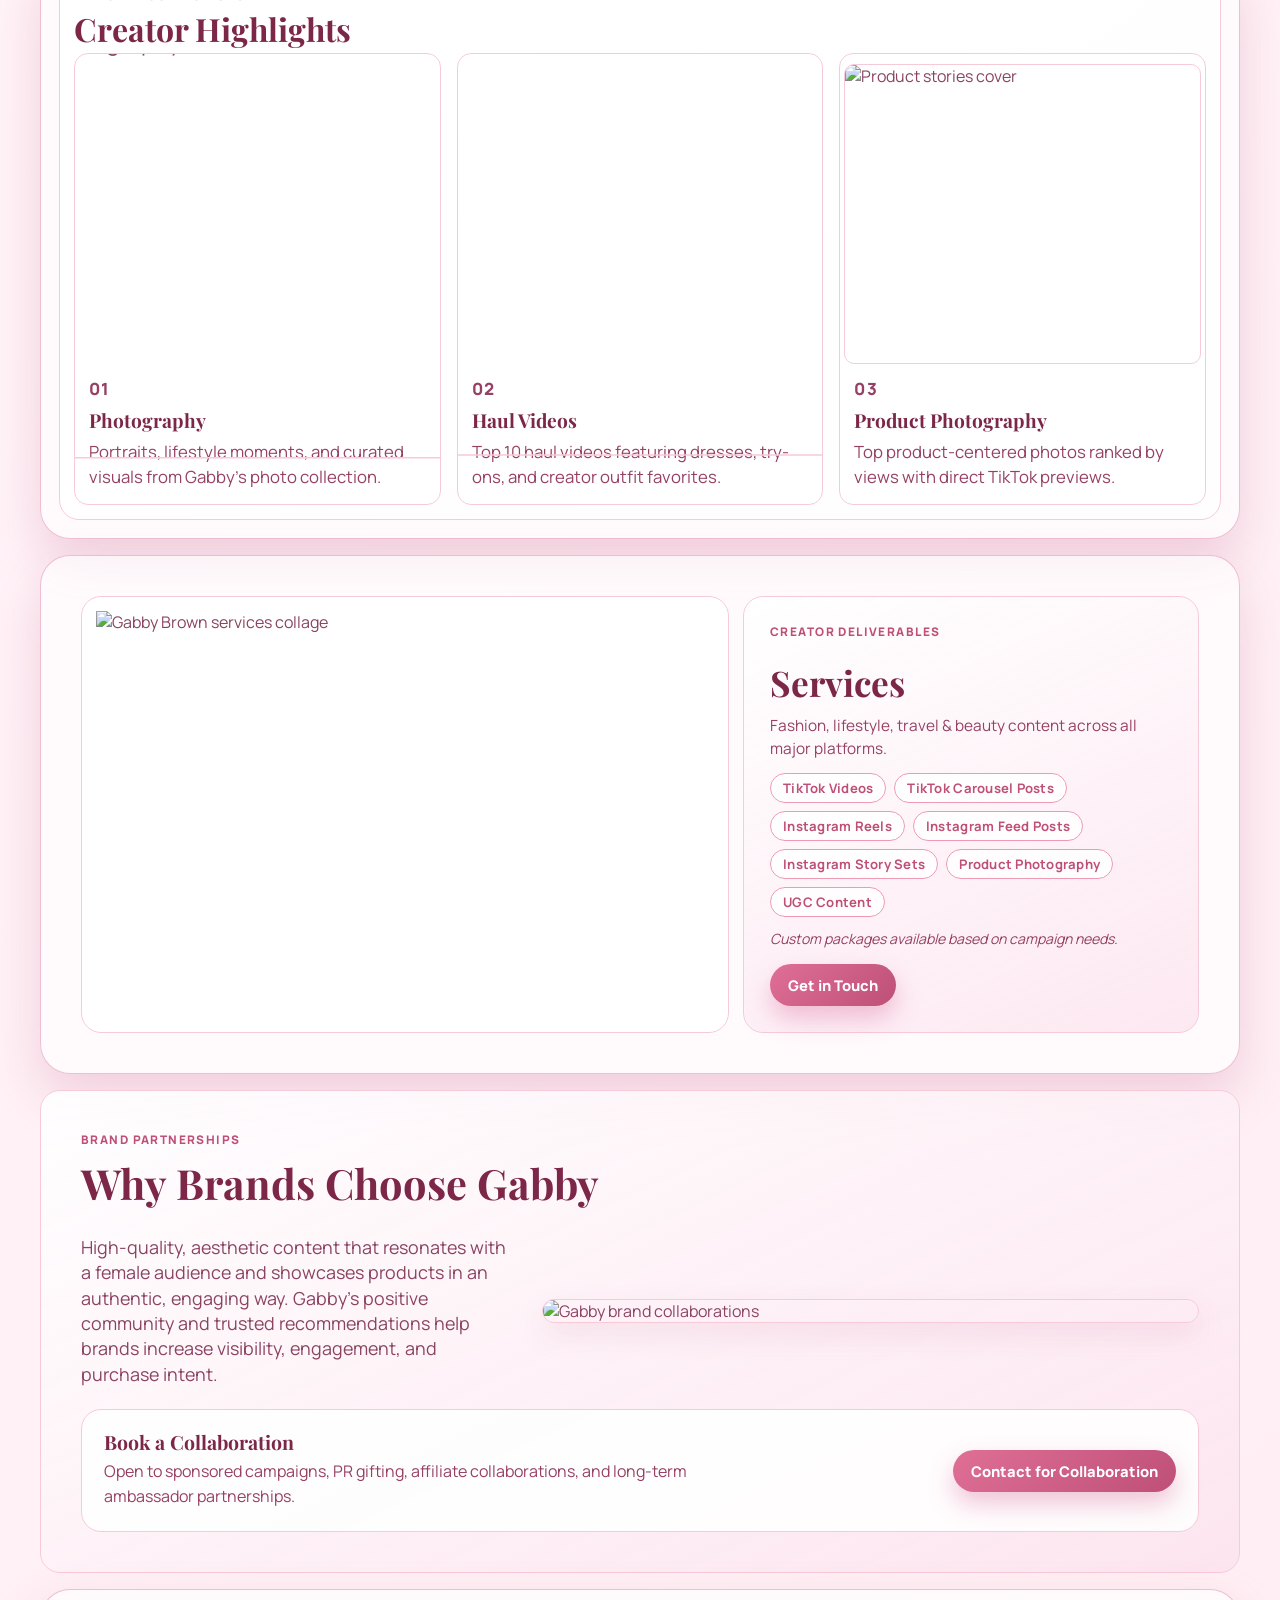
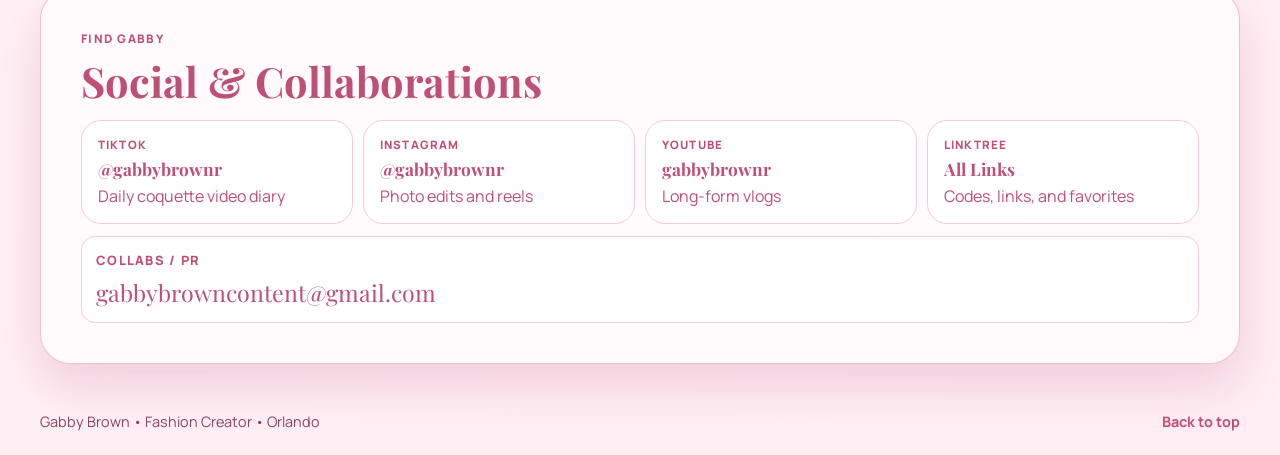
==== commit 3e9052a6: "Zoom in on Gabby in Creator Highlights cover images" ====
--- a/index.html
+++ b/index.html
@@ -112,13 +112,13 @@
         <h3>Creator Highlights</h3>
         <div class="series-list" aria-label="Creator highlight categories">
           <a class="series-item" href="photography-gallery.html" aria-label="Open Photography gallery">
-            <img class="series-cover" src="images/gabby-photography-portada.jpg" alt="Photography collection cover" loading="lazy" decoding="async" style="object-position: 40% 18%;">
+            <img class="series-cover" src="images/gabby-photography-portada.jpg" alt="Photography collection cover" loading="lazy" decoding="async" style="object-position: 38% 30%; transform: scale(1.45); transform-origin: 38% 30%;">
             <p class="series-id">01</p>
             <h4>Photography</h4>
             <p>Portraits, lifestyle moments, and curated visuals from Gabby's photo collection.</p>
           </a>
           <a class="series-item" href="video-collection.html?topic=haul-videos" aria-label="Open Haul Videos">
-            <img class="series-cover" src="images/gabby-pink-dress.jpg" alt="Haul videos cover" loading="lazy" decoding="async" style="object-position: 60% 10%;">
+            <img class="series-cover" src="images/gabby-pink-dress.jpg" alt="Haul videos cover" loading="lazy" decoding="async" style="object-position: 50% 32%; transform: scale(1.45); transform-origin: 50% 32%;">
             <p class="series-id">02</p>
             <h4>Haul Videos</h4>
             <p>Top 10 haul videos featuring dresses, try-ons, and creator outfit favorites.</p>
@@ -187,7 +187,7 @@
           </p>
         </div>
         <a class="coq-btn coq-btn-solid" href="mailto:gabbybrowncontent@gmail.com?subject=Brand%20Partnership%20Inquiry">
-          Contact for Media Kit
+          Contact for Collaboration
         </a>
       </div>
     </section>
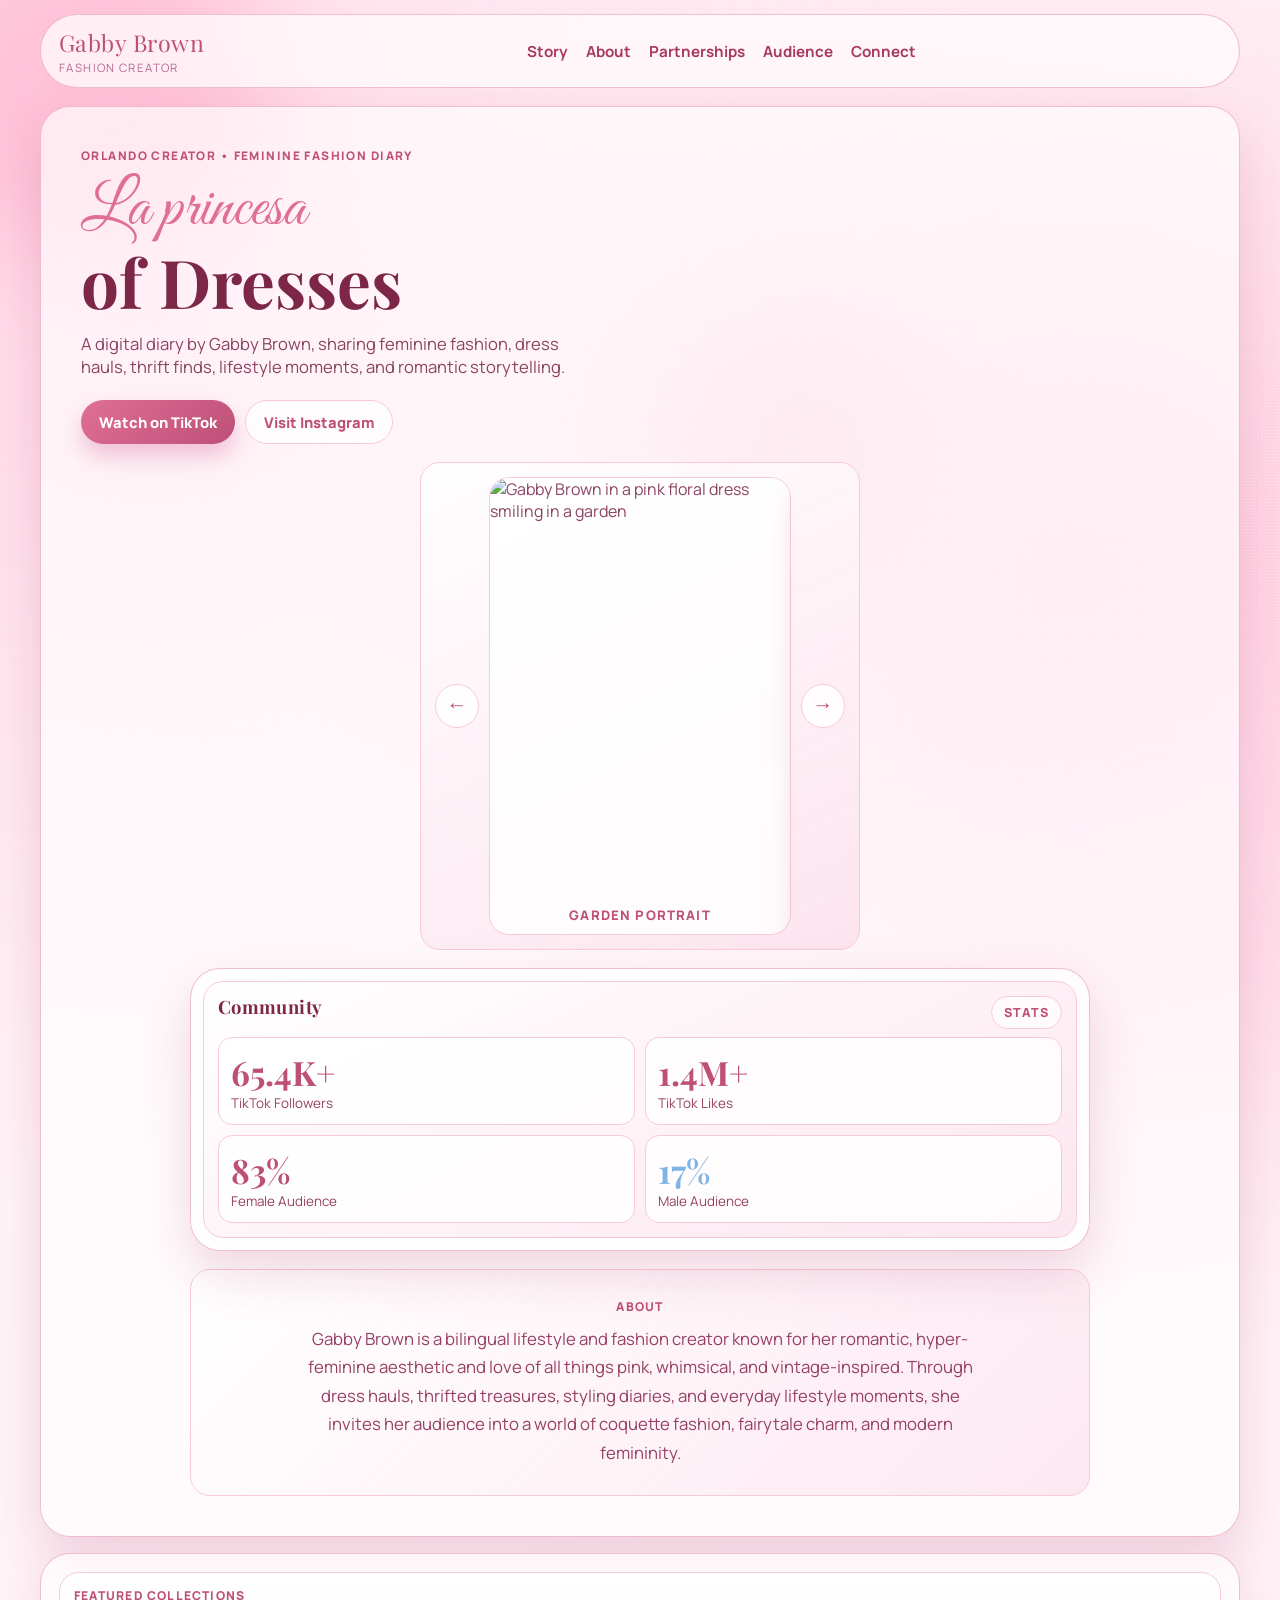
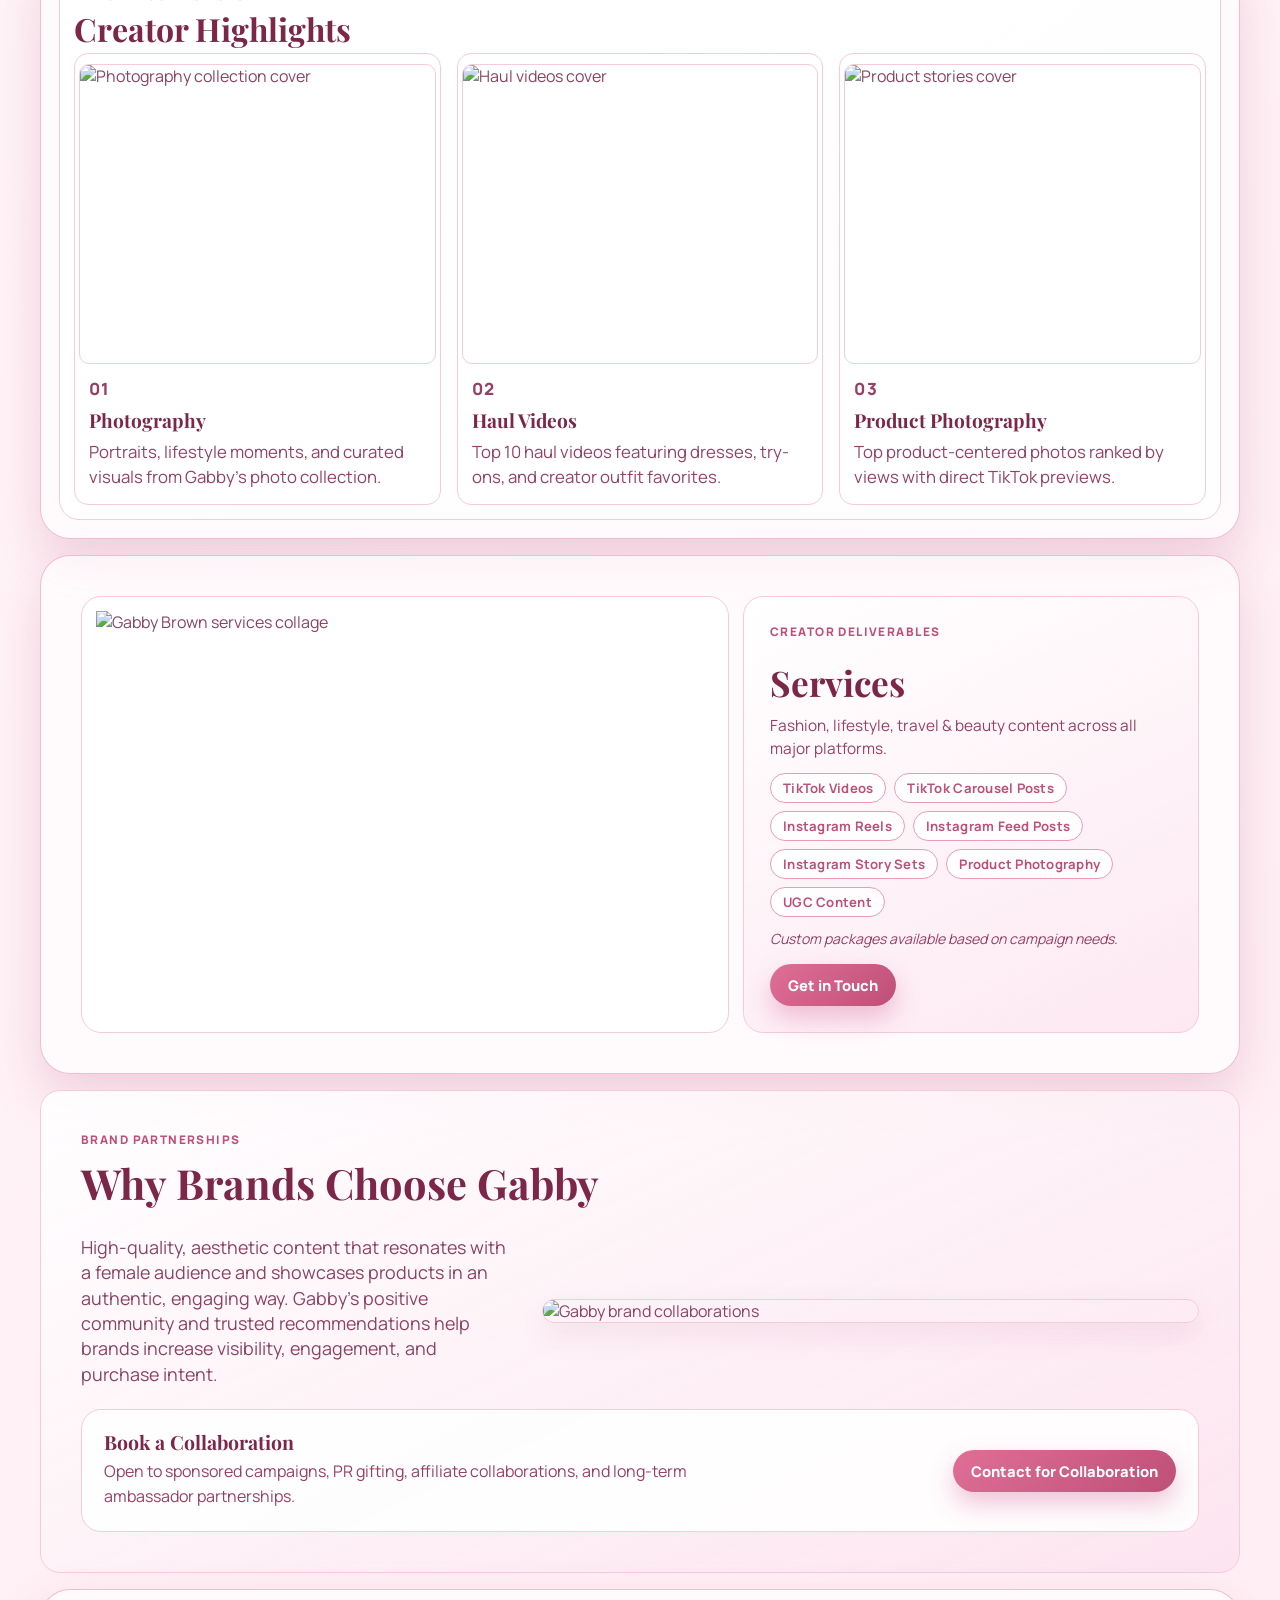
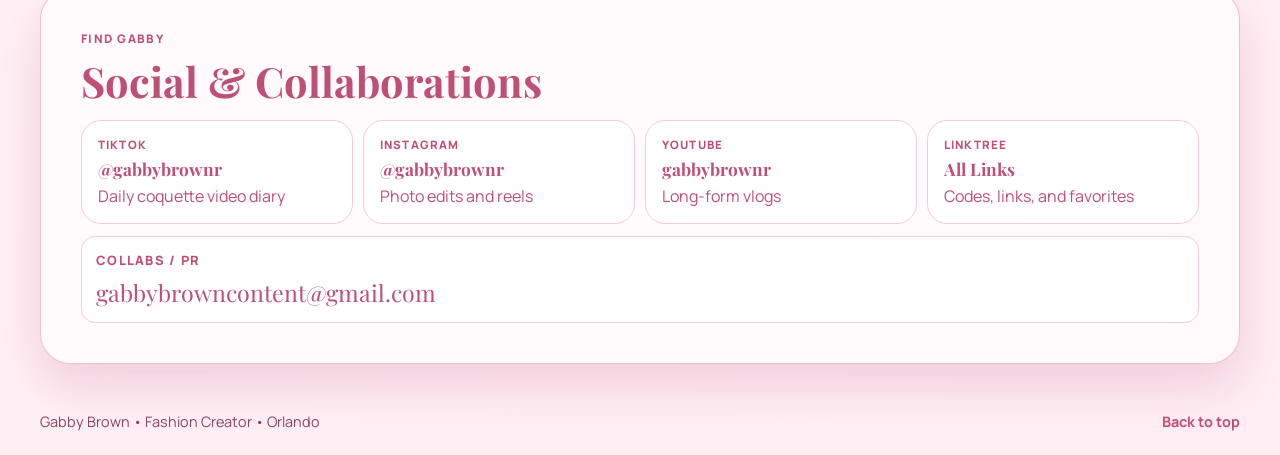
==== commit 9485dfcb: "Fix broken Creator Highlights image framing" ====
--- a/index.html
+++ b/index.html
@@ -112,13 +112,13 @@
         <h3>Creator Highlights</h3>
         <div class="series-list" aria-label="Creator highlight categories">
           <a class="series-item" href="photography-gallery.html" aria-label="Open Photography gallery">
-            <img class="series-cover" src="images/gabby-photography-portada.jpg" alt="Photography collection cover" loading="lazy" decoding="async" style="object-position: 38% 30%; transform: scale(1.45); transform-origin: 38% 30%;">
+            <img class="series-cover" src="images/gabby-photography-portada.jpg" alt="Photography collection cover" loading="lazy" decoding="async" style="object-position: 38% 20%;">
             <p class="series-id">01</p>
             <h4>Photography</h4>
             <p>Portraits, lifestyle moments, and curated visuals from Gabby's photo collection.</p>
           </a>
           <a class="series-item" href="video-collection.html?topic=haul-videos" aria-label="Open Haul Videos">
-            <img class="series-cover" src="images/gabby-pink-dress.jpg" alt="Haul videos cover" loading="lazy" decoding="async" style="object-position: 50% 32%; transform: scale(1.45); transform-origin: 50% 32%;">
+            <img class="series-cover" src="images/gabby-pink-dress.jpg" alt="Haul videos cover" loading="lazy" decoding="async" style="object-position: 50% 18%;">
             <p class="series-id">02</p>
             <h4>Haul Videos</h4>
             <p>Top 10 haul videos featuring dresses, try-ons, and creator outfit favorites.</p>
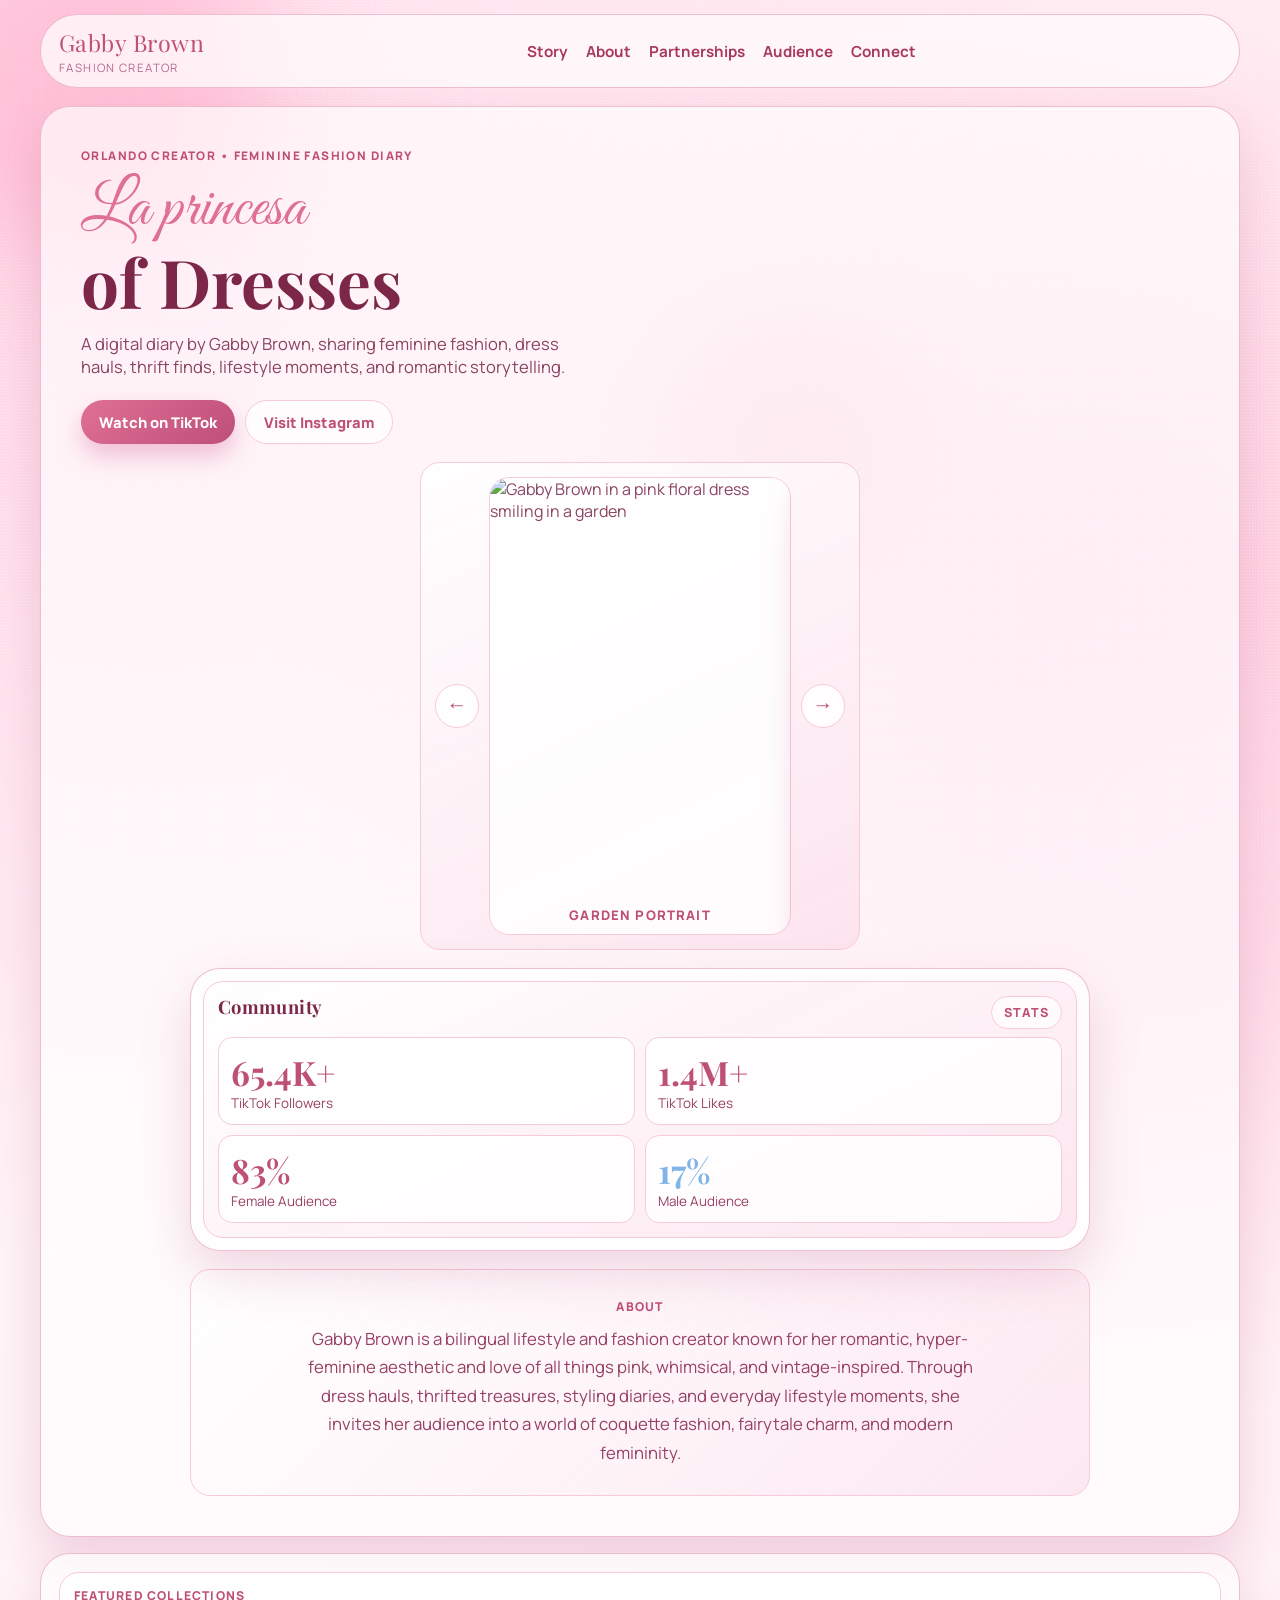
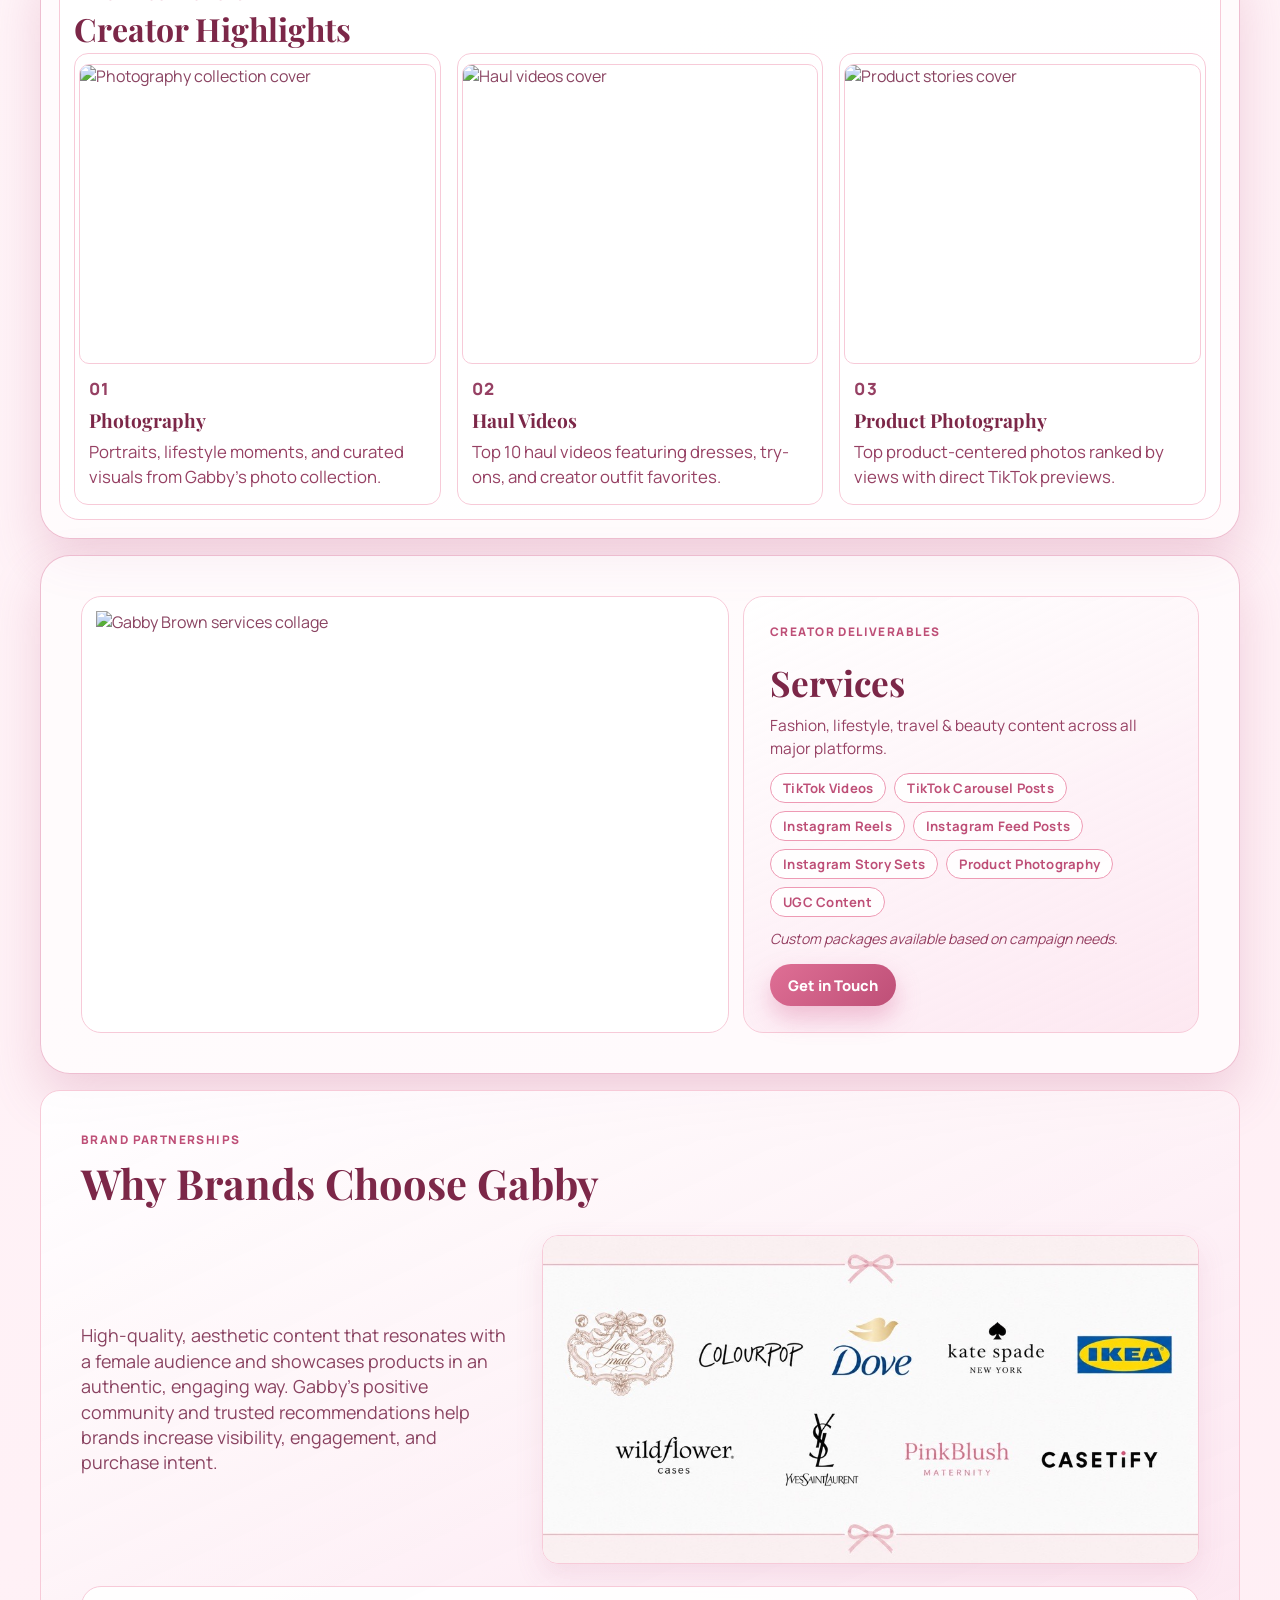
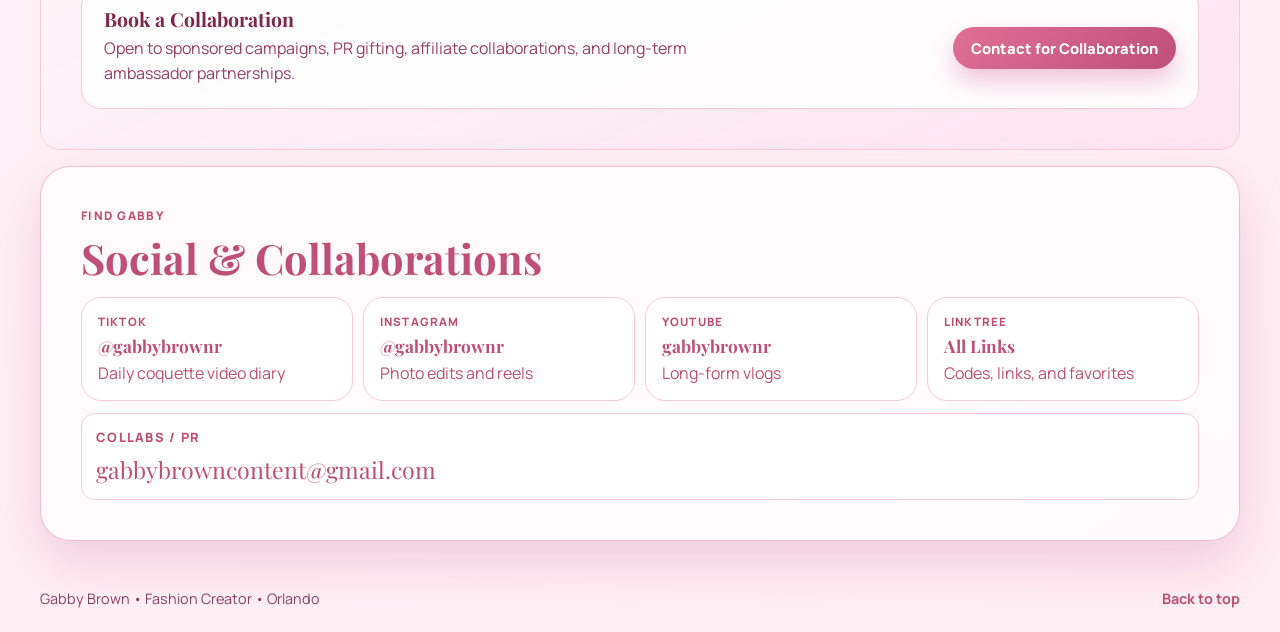
==== commit 20034203: "Update brand collaboration image asset to JPG" ====
--- a/index.html
+++ b/index.html
@@ -112,13 +112,13 @@
         <h3>Creator Highlights</h3>
         <div class="series-list" aria-label="Creator highlight categories">
           <a class="series-item" href="photography-gallery.html" aria-label="Open Photography gallery">
-            <img class="series-cover" src="images/gabby-photography-portada.jpg" alt="Photography collection cover" loading="lazy" decoding="async" style="object-position: 38% 20%;">
+            <img class="series-cover" src="images/gabby-photography-portada.jpg" alt="Photography collection cover" loading="lazy" decoding="async" style="object-position: 38% 2%;">
             <p class="series-id">01</p>
             <h4>Photography</h4>
             <p>Portraits, lifestyle moments, and curated visuals from Gabby's photo collection.</p>
           </a>
           <a class="series-item" href="video-collection.html?topic=haul-videos" aria-label="Open Haul Videos">
-            <img class="series-cover" src="images/gabby-pink-dress.jpg" alt="Haul videos cover" loading="lazy" decoding="async" style="object-position: 50% 18%;">
+            <img class="series-cover" src="images/gabby-pink-dress.jpg" alt="Haul videos cover" loading="lazy" decoding="async" style="object-position: 50% 0%;">
             <p class="series-id">02</p>
             <h4>Haul Videos</h4>
             <p>Top 10 haul videos featuring dresses, try-ons, and creator outfit favorites.</p>
@@ -175,7 +175,7 @@
           engaging way. Gabby's positive community and trusted recommendations help brands increase visibility,
           engagement, and purchase intent.
         </p>
-        <img class="partnership-brand-image" src="images/gabby-collab-brands.jpeg" alt="Gabby brand collaborations">
+        <img class="partnership-brand-image" src="images/gabby-collab-brands.jpg" alt="Gabby brand collaborations">
       </div>
 
       <div class="partnership-cta">
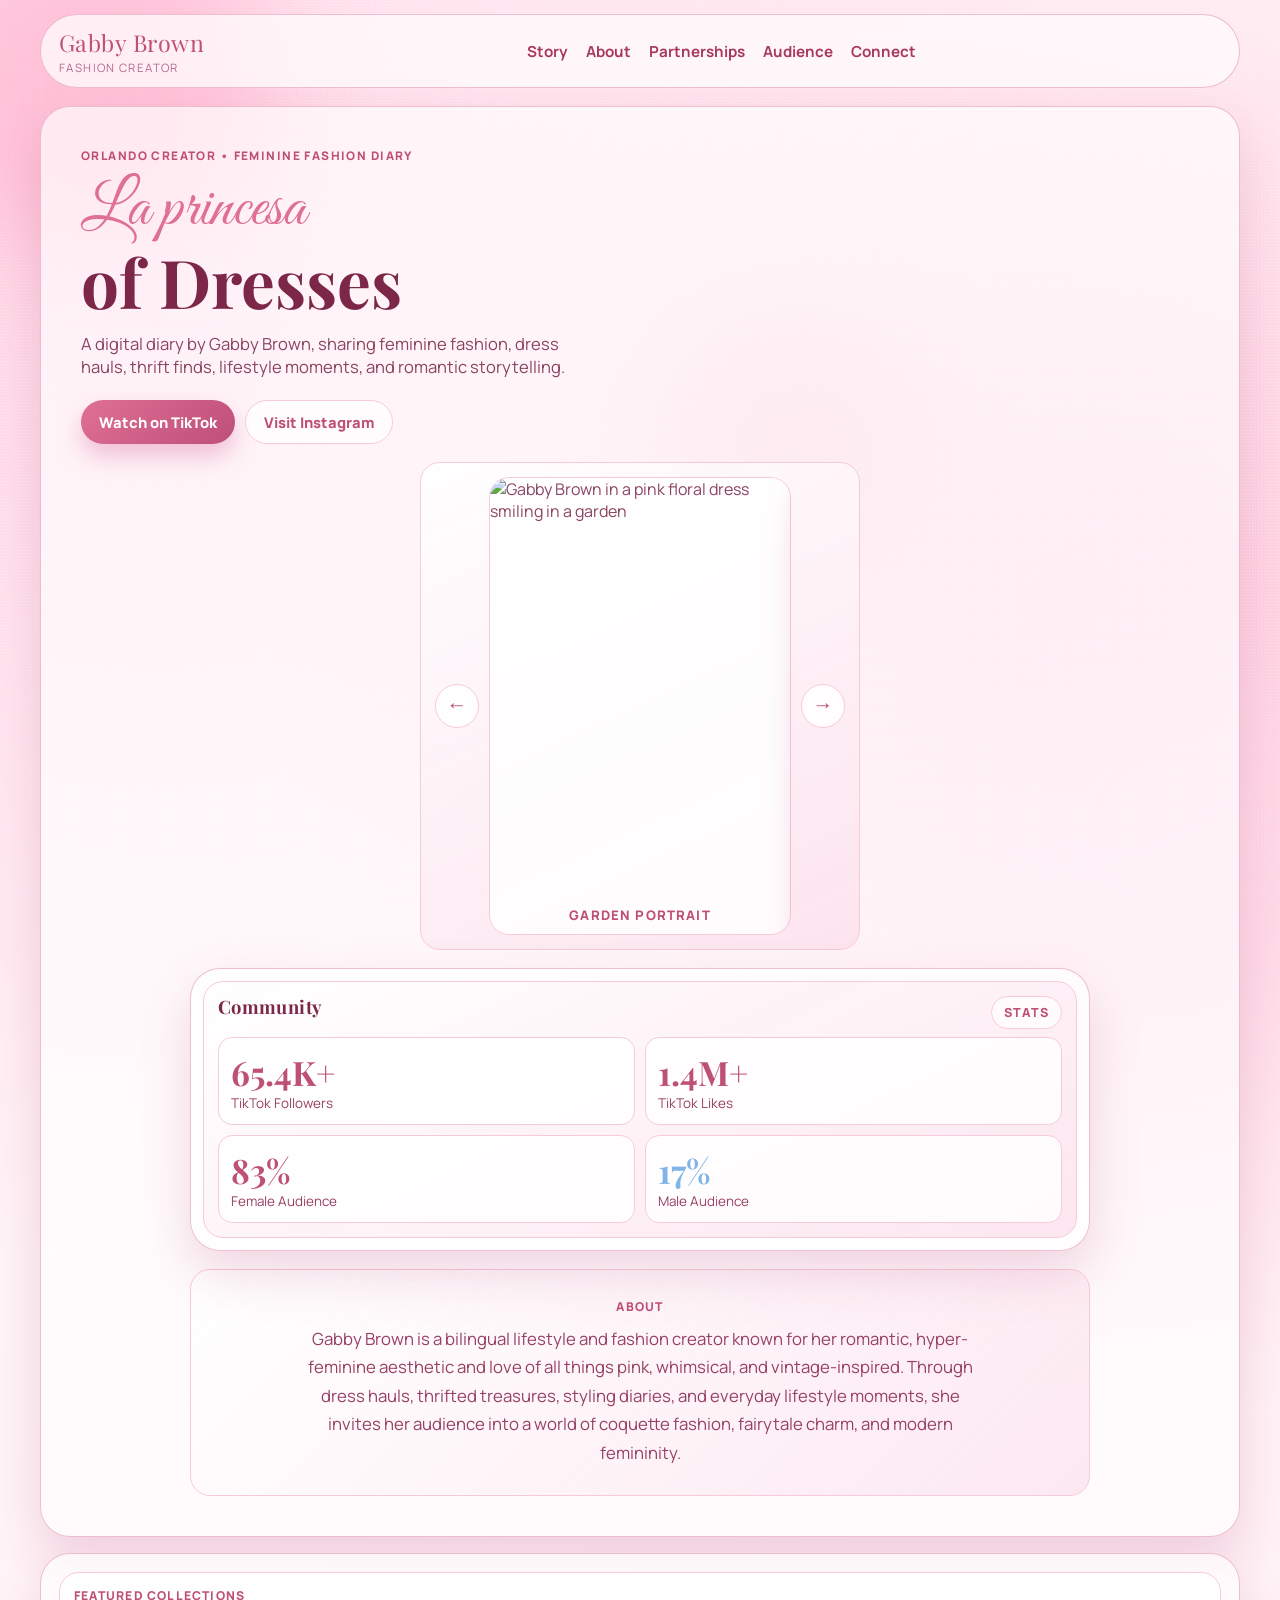
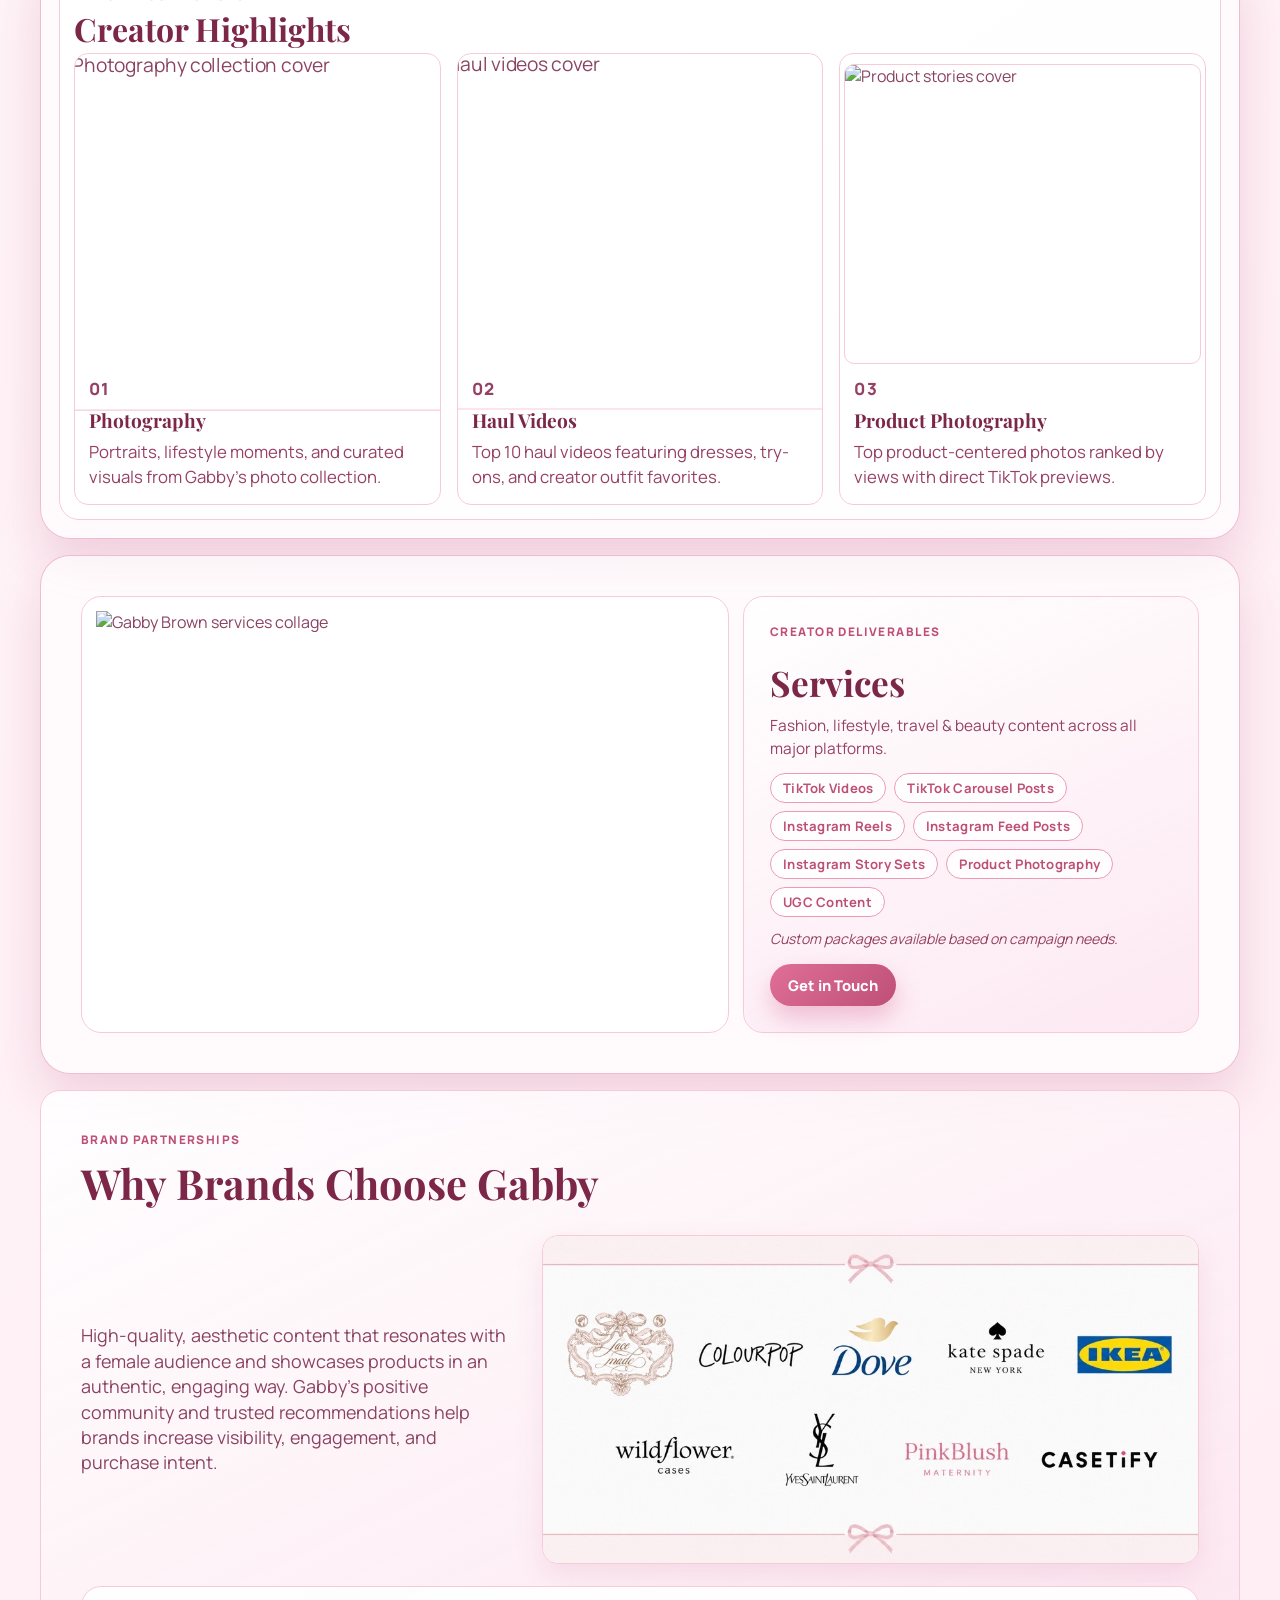
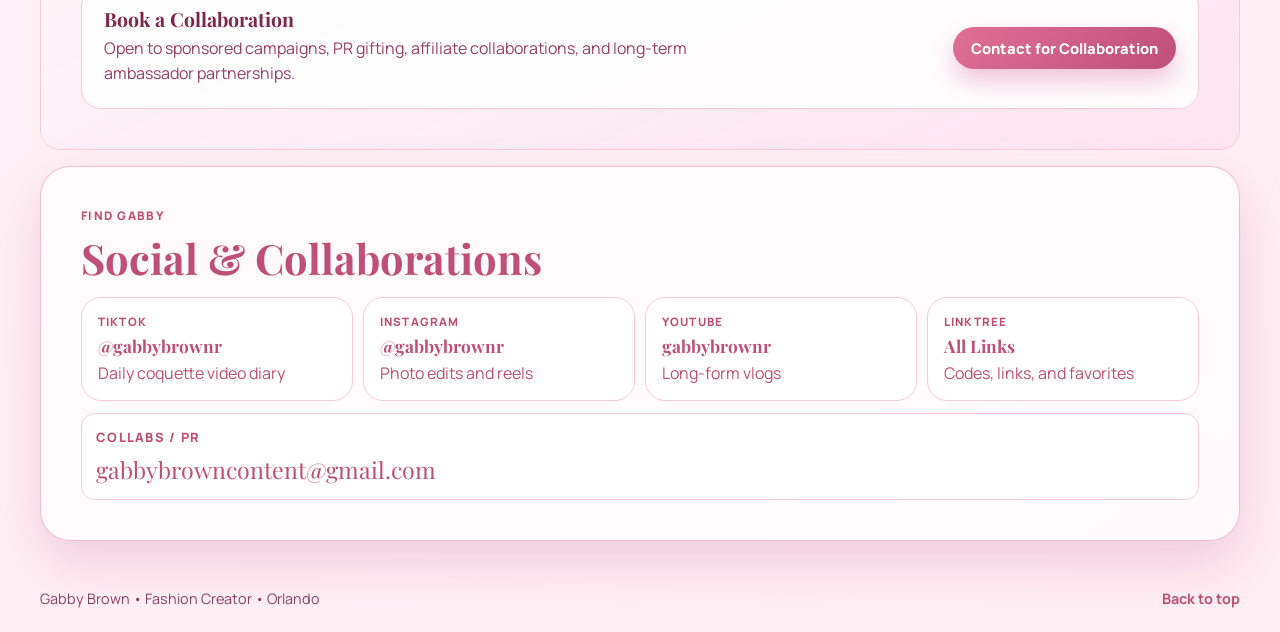
==== commit 3bd51e25: "Refine Creator Highlights image framing toward head position" ====
--- a/index.html
+++ b/index.html
@@ -112,13 +112,13 @@
         <h3>Creator Highlights</h3>
         <div class="series-list" aria-label="Creator highlight categories">
           <a class="series-item" href="photography-gallery.html" aria-label="Open Photography gallery">
-            <img class="series-cover" src="images/gabby-photography-portada.jpg" alt="Photography collection cover" loading="lazy" decoding="async" style="object-position: 38% 2%;">
+            <img class="series-cover" src="images/gabby-photography-portada.jpg" alt="Photography collection cover" loading="lazy" decoding="async" style="object-position: 38% 0%; transform: scale(1.2); transform-origin: 38% 22%;">
             <p class="series-id">01</p>
             <h4>Photography</h4>
             <p>Portraits, lifestyle moments, and curated visuals from Gabby's photo collection.</p>
           </a>
           <a class="series-item" href="video-collection.html?topic=haul-videos" aria-label="Open Haul Videos">
-            <img class="series-cover" src="images/gabby-pink-dress.jpg" alt="Haul videos cover" loading="lazy" decoding="async" style="object-position: 50% 0%;">
+            <img class="series-cover" src="images/gabby-pink-dress.jpg" alt="Haul videos cover" loading="lazy" decoding="async" style="object-position: 50% 0%; transform: scale(1.2); transform-origin: 50% 24%;">
             <p class="series-id">02</p>
             <h4>Haul Videos</h4>
             <p>Top 10 haul videos featuring dresses, try-ons, and creator outfit favorites.</p>
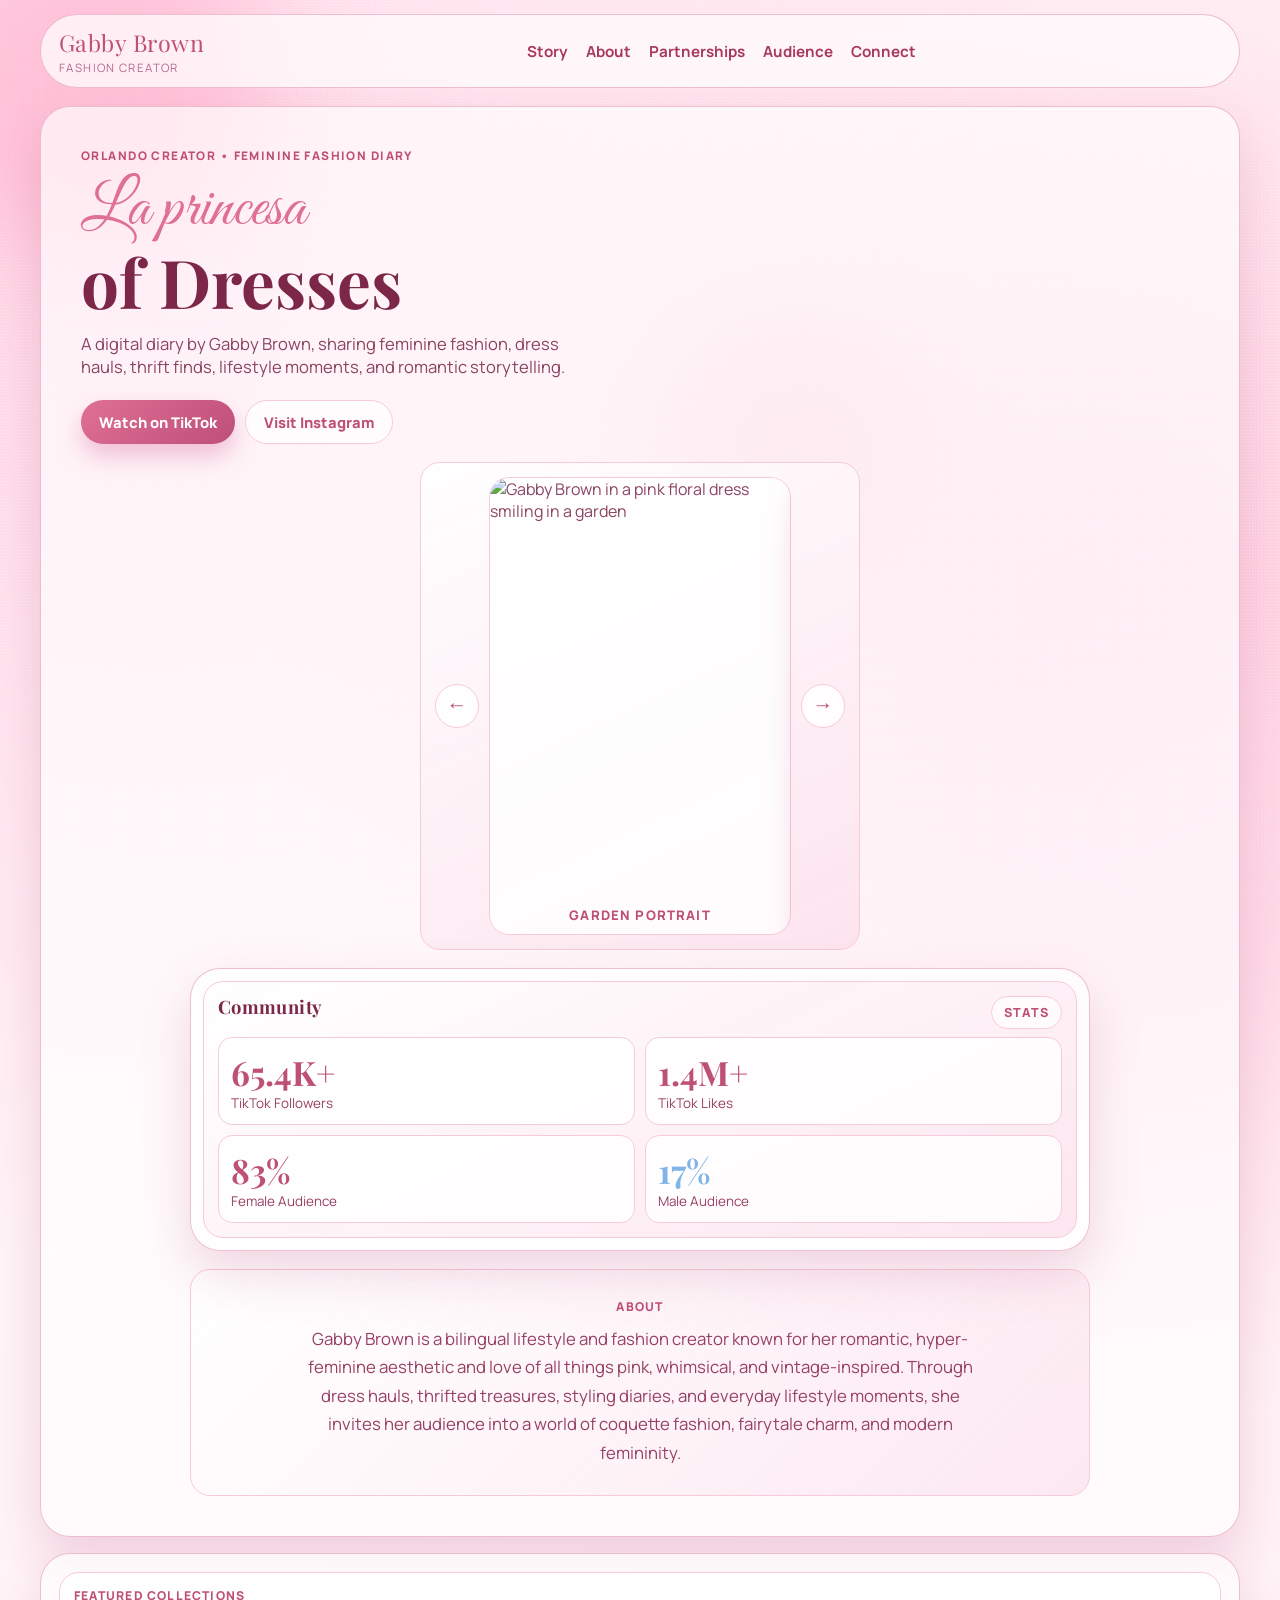
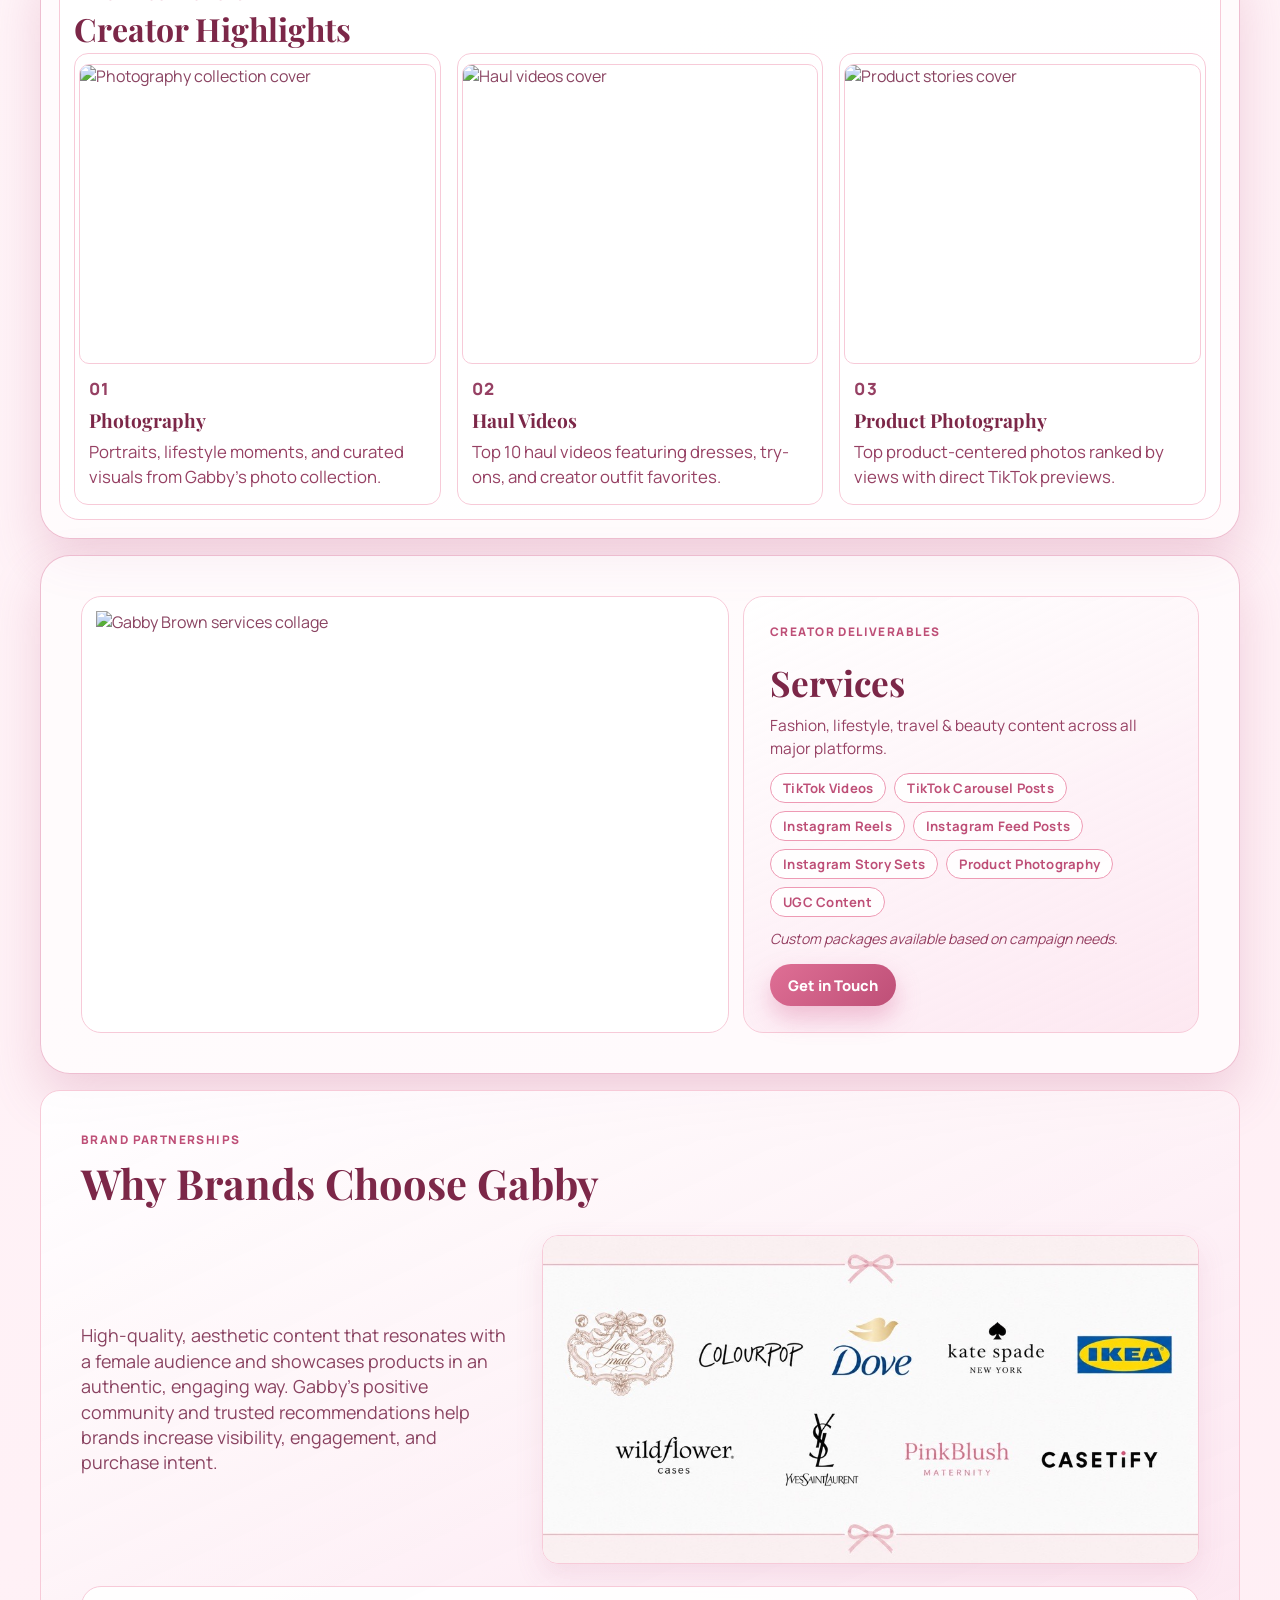
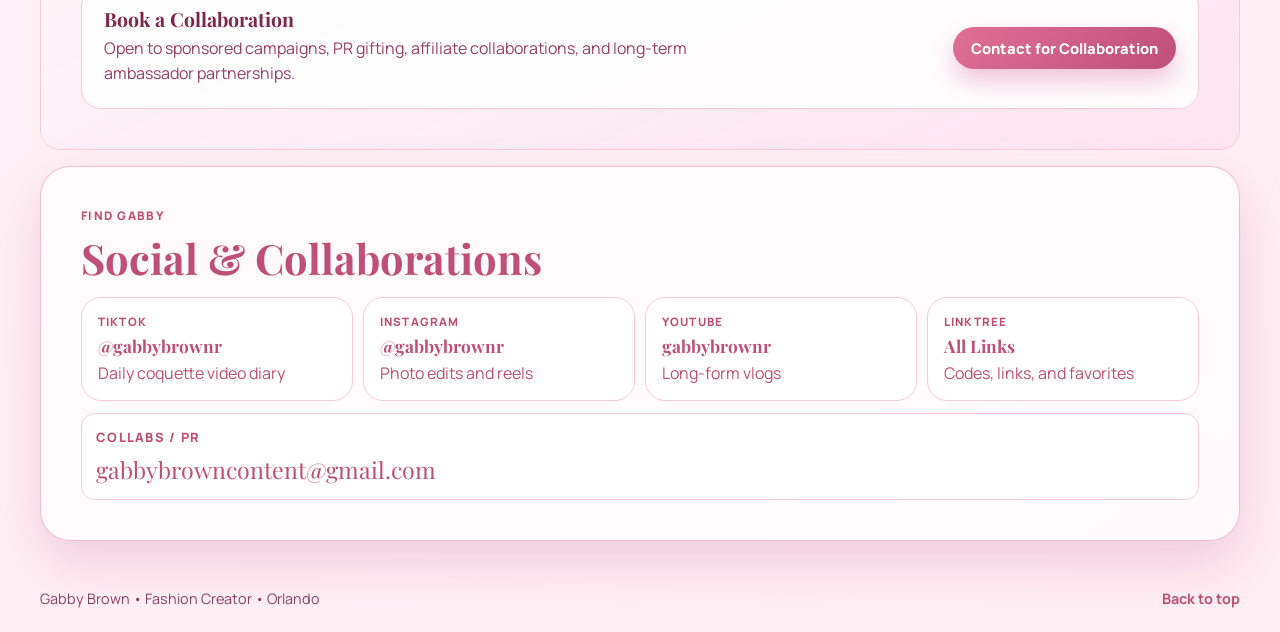
==== commit c9457a81: "Fix Creator Highlights card format and recenter Gabby" ====
--- a/index.html
+++ b/index.html
@@ -112,13 +112,13 @@
         <h3>Creator Highlights</h3>
         <div class="series-list" aria-label="Creator highlight categories">
           <a class="series-item" href="photography-gallery.html" aria-label="Open Photography gallery">
-            <img class="series-cover" src="images/gabby-photography-portada.jpg" alt="Photography collection cover" loading="lazy" decoding="async" style="object-position: 38% 0%; transform: scale(1.2); transform-origin: 38% 22%;">
+            <img class="series-cover" src="images/gabby-photography-portada.jpg" alt="Photography collection cover" loading="lazy" decoding="async" style="object-position: 38% 26%;">
             <p class="series-id">01</p>
             <h4>Photography</h4>
             <p>Portraits, lifestyle moments, and curated visuals from Gabby's photo collection.</p>
           </a>
           <a class="series-item" href="video-collection.html?topic=haul-videos" aria-label="Open Haul Videos">
-            <img class="series-cover" src="images/gabby-pink-dress.jpg" alt="Haul videos cover" loading="lazy" decoding="async" style="object-position: 50% 0%; transform: scale(1.2); transform-origin: 50% 24%;">
+            <img class="series-cover" src="images/gabby-pink-dress.jpg" alt="Haul videos cover" loading="lazy" decoding="async" style="object-position: 50% 30%;">
             <p class="series-id">02</p>
             <h4>Haul Videos</h4>
             <p>Top 10 haul videos featuring dresses, try-ons, and creator outfit favorites.</p>
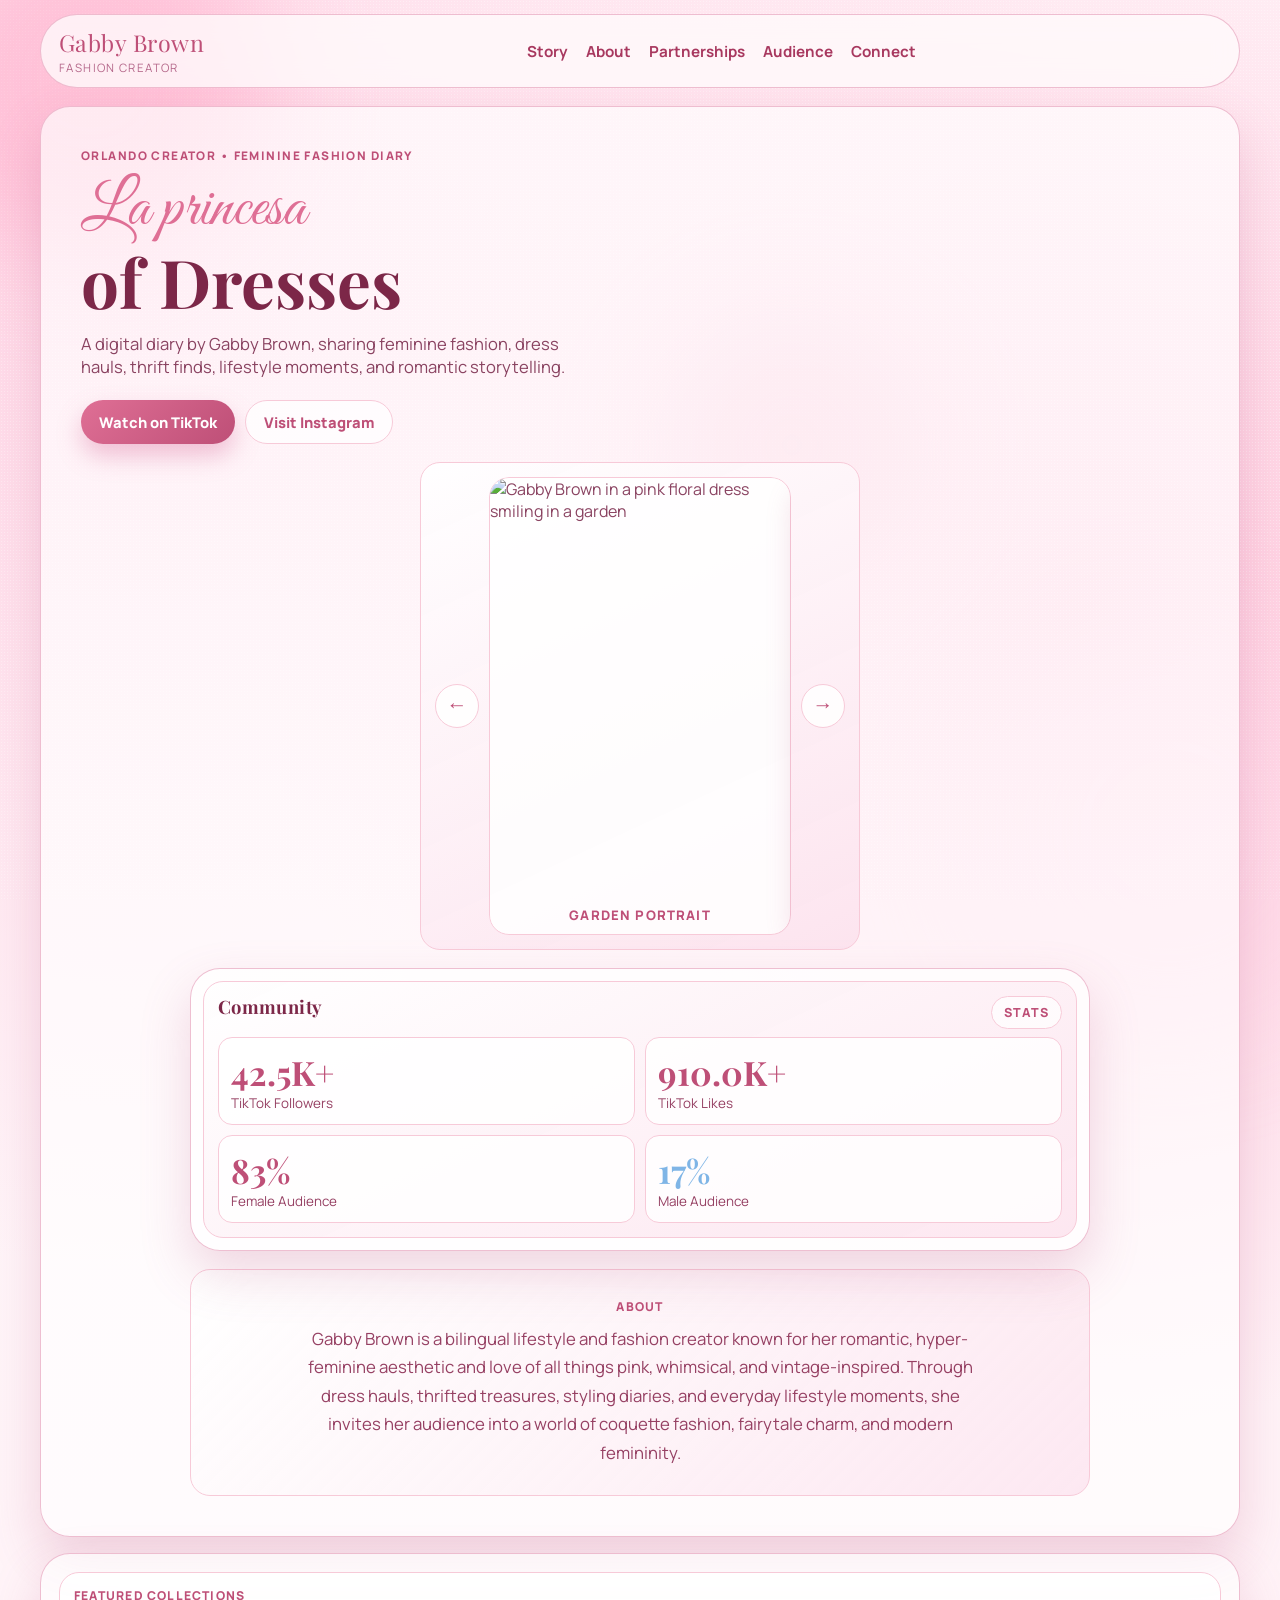
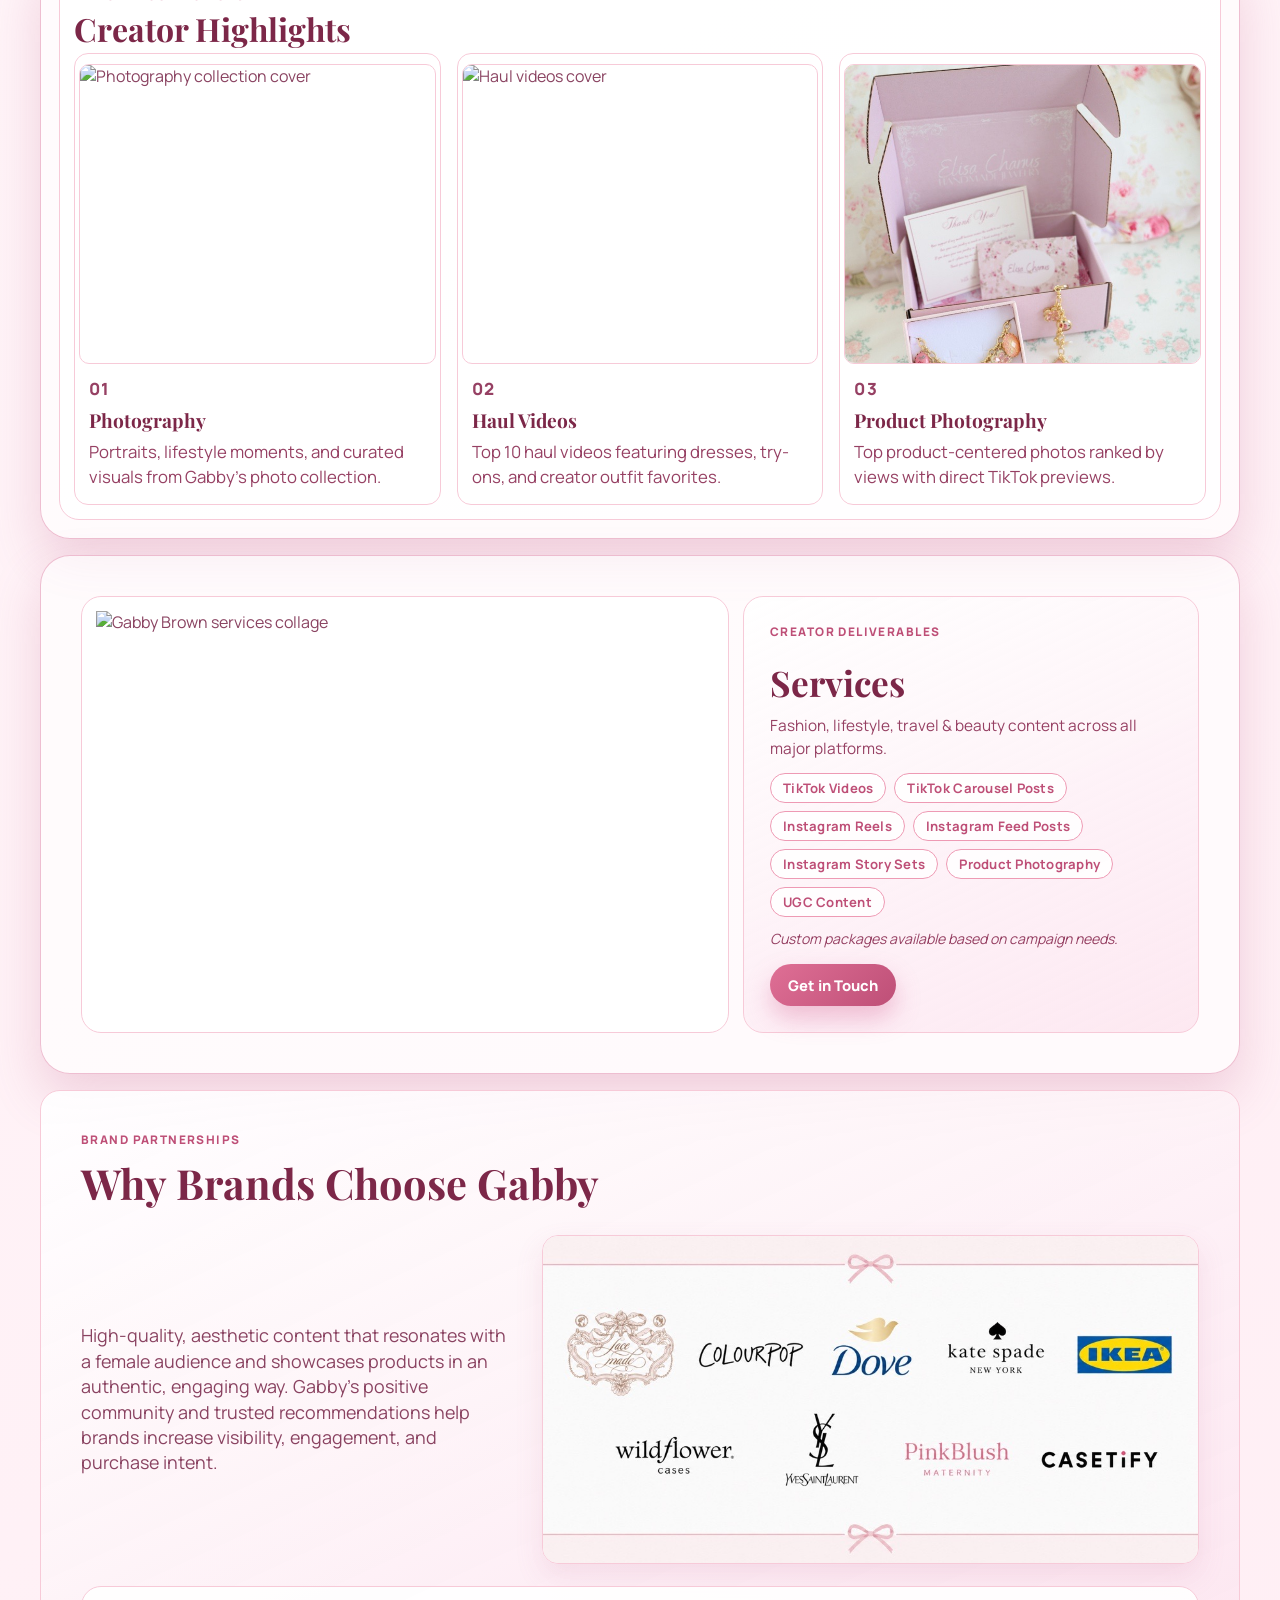
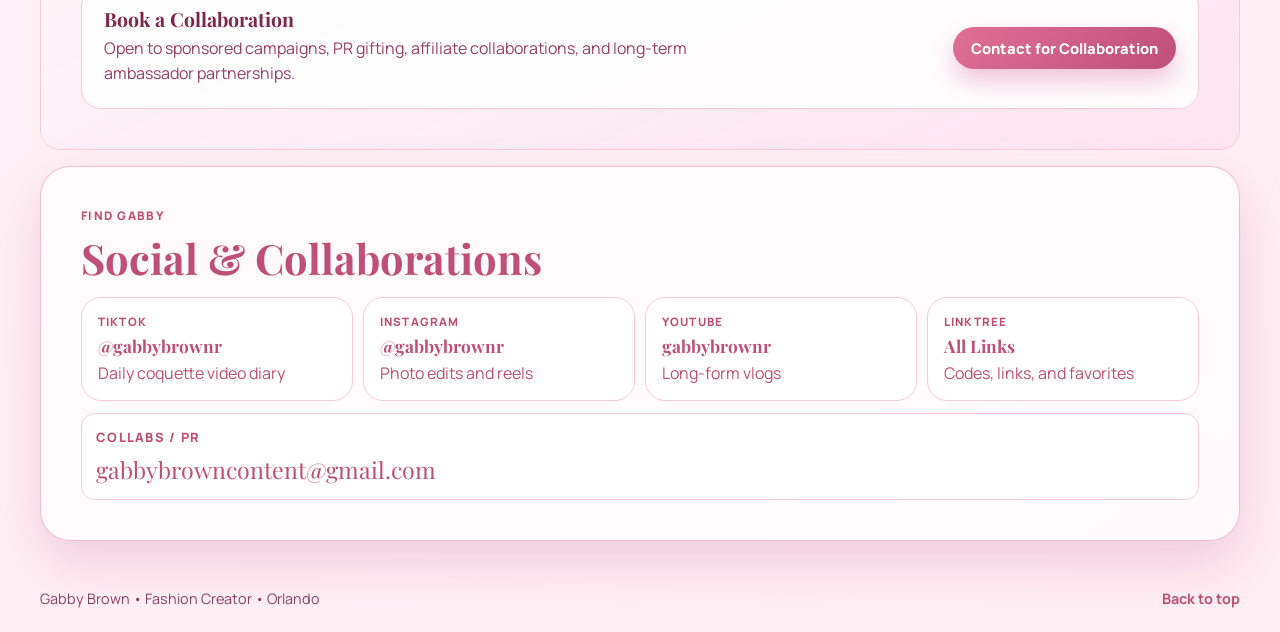
==== commit 7aed8455: "Use jewelry portada as Product Photography cover image" ====
--- a/index.html
+++ b/index.html
@@ -124,7 +124,7 @@
             <p>Top 10 haul videos featuring dresses, try-ons, and creator outfit favorites.</p>
           </a>
           <a class="series-item" href="video-collection.html?topic=product-stories" aria-label="Open Product Stories videos">
-            <img class="series-cover" src="images/gabby-watch.jpg" alt="Product stories cover" loading="lazy" decoding="async">
+            <img class="series-cover" src="images/product/jewelry-portada.jpg" alt="Product stories cover" loading="lazy" decoding="async">
             <p class="series-id">03</p>
             <h4>Product Photography</h4>
             <p>Top product-centered photos ranked by views with direct TikTok previews.</p>
